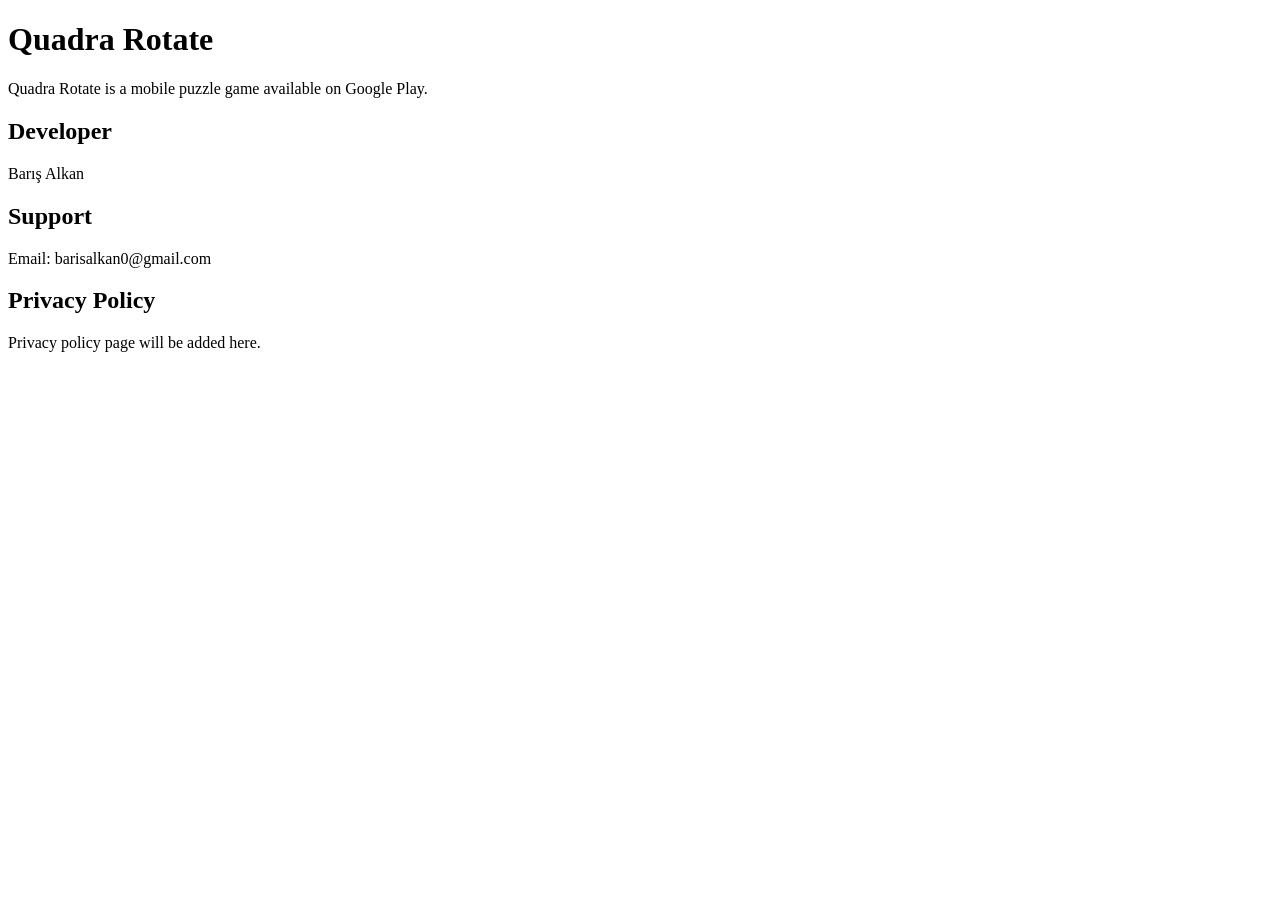
==== index.html @ d584ae23 "Create index.html" ====
<!DOCTYPE html>
<html lang="en">
<head>
  <meta charset="UTF-8">
  <title>Quadra Rotate</title>
</head>
<body>
  <h1>Quadra Rotate</h1>
  <p>Quadra Rotate is a mobile puzzle game available on Google Play.</p>

  <h2>Developer</h2>
  <p>Barış Alkan</p>

  <h2>Support</h2>
  <p>Email: barisalkan0@gmail.com</p>

  <h2>Privacy Policy</h2>
  <p>Privacy policy page will be added here.</p>
</body>
</html>
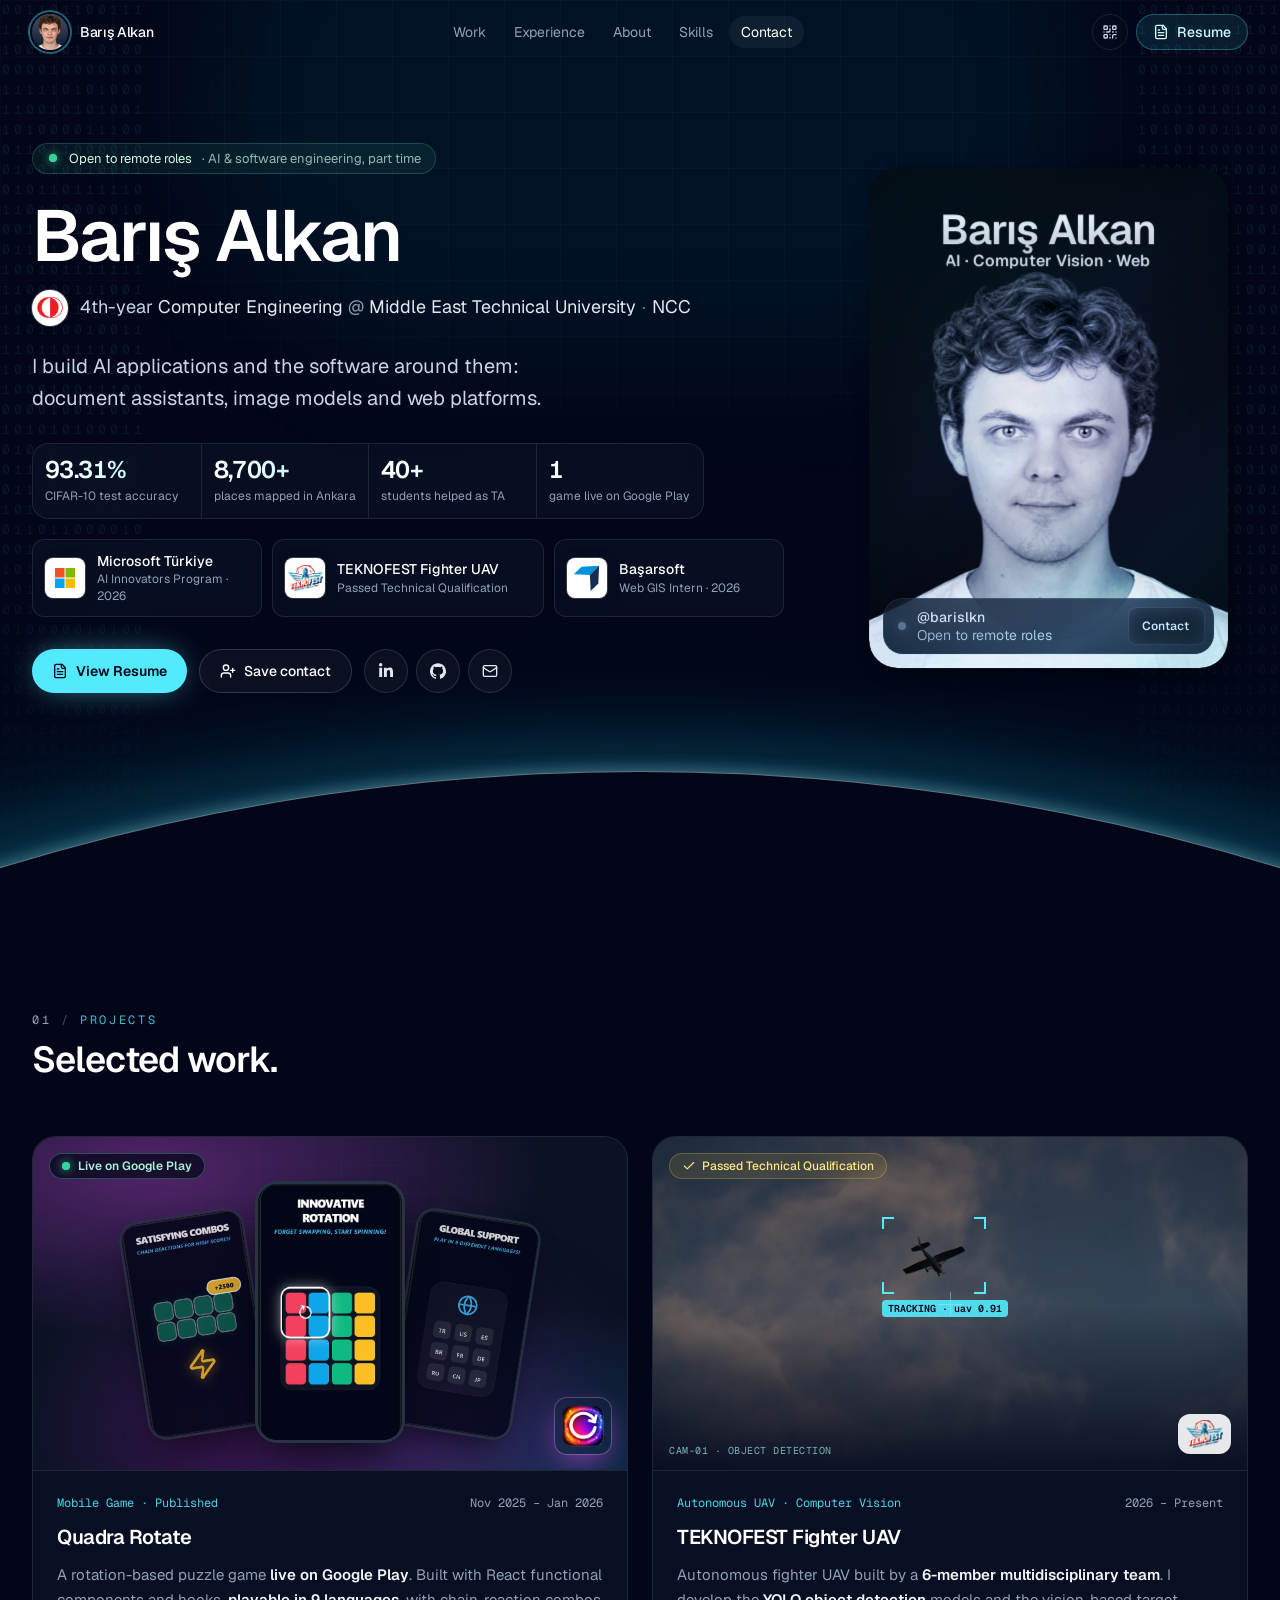
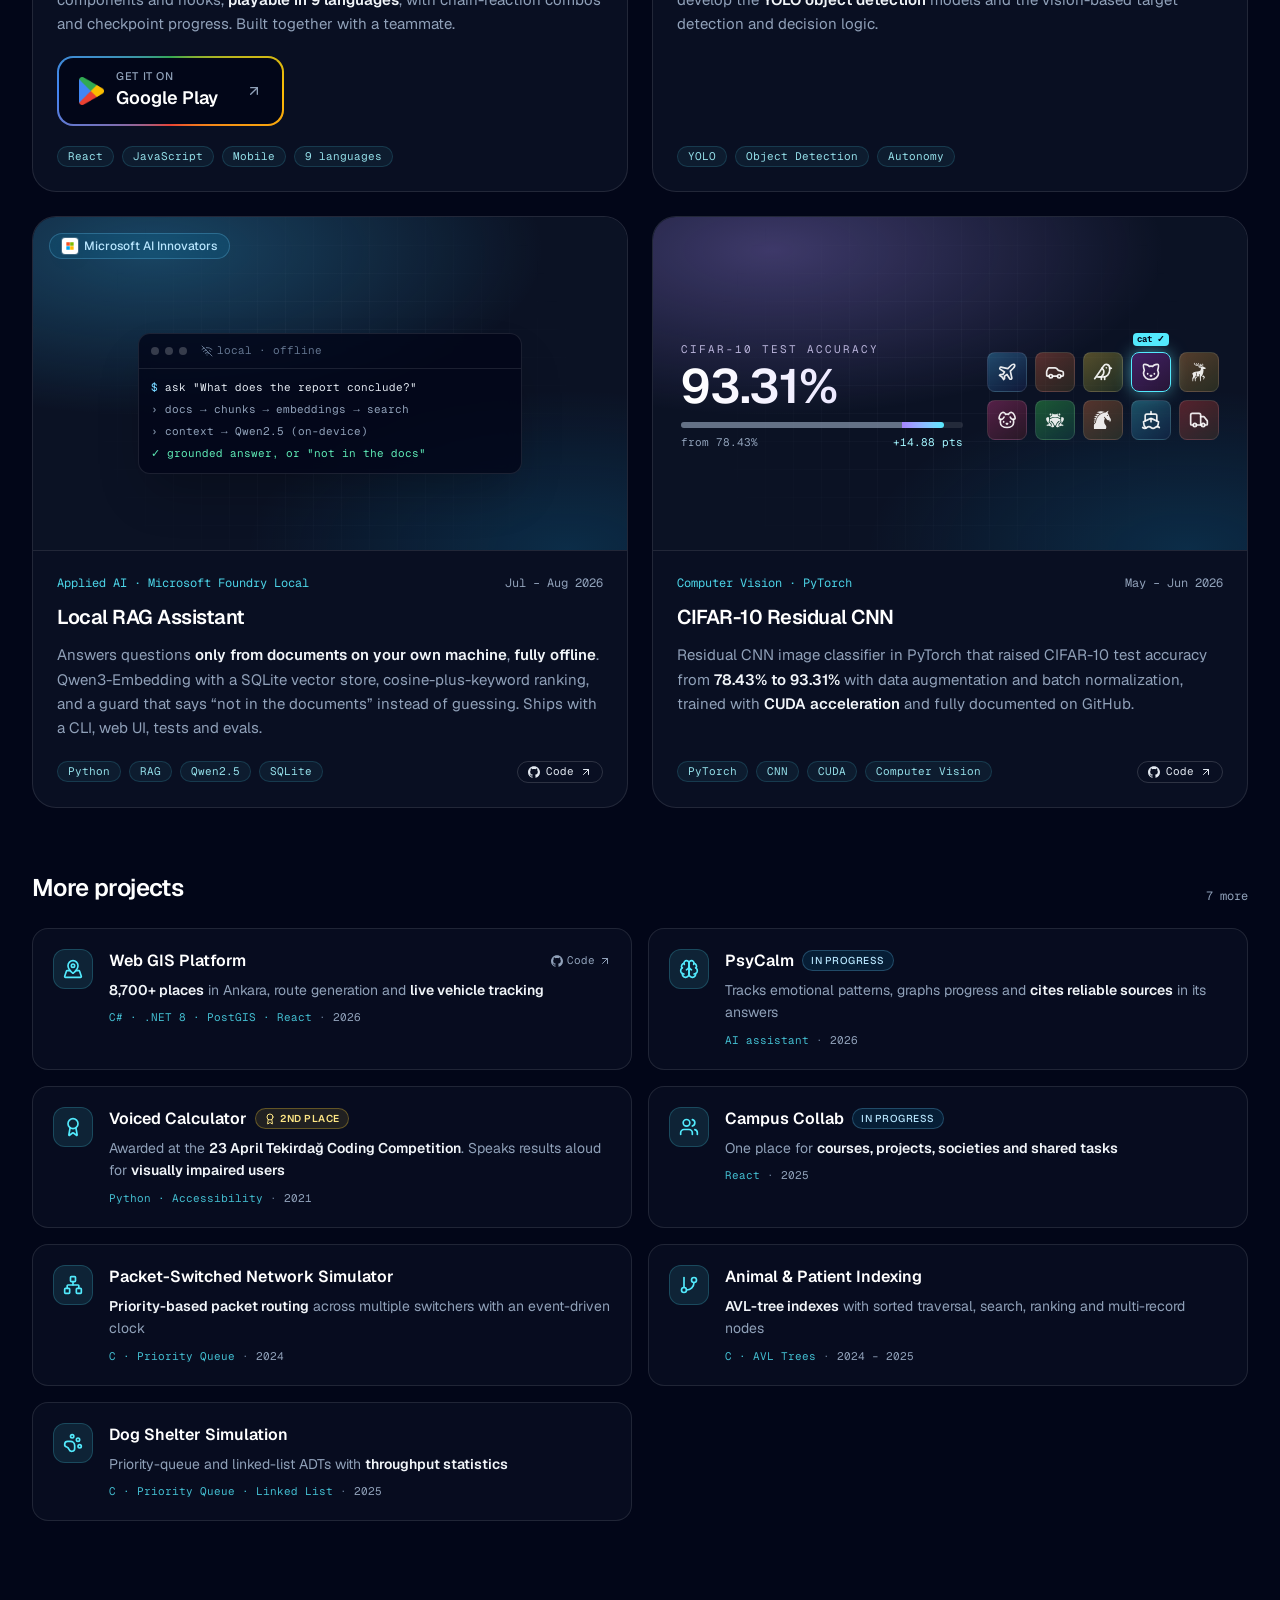
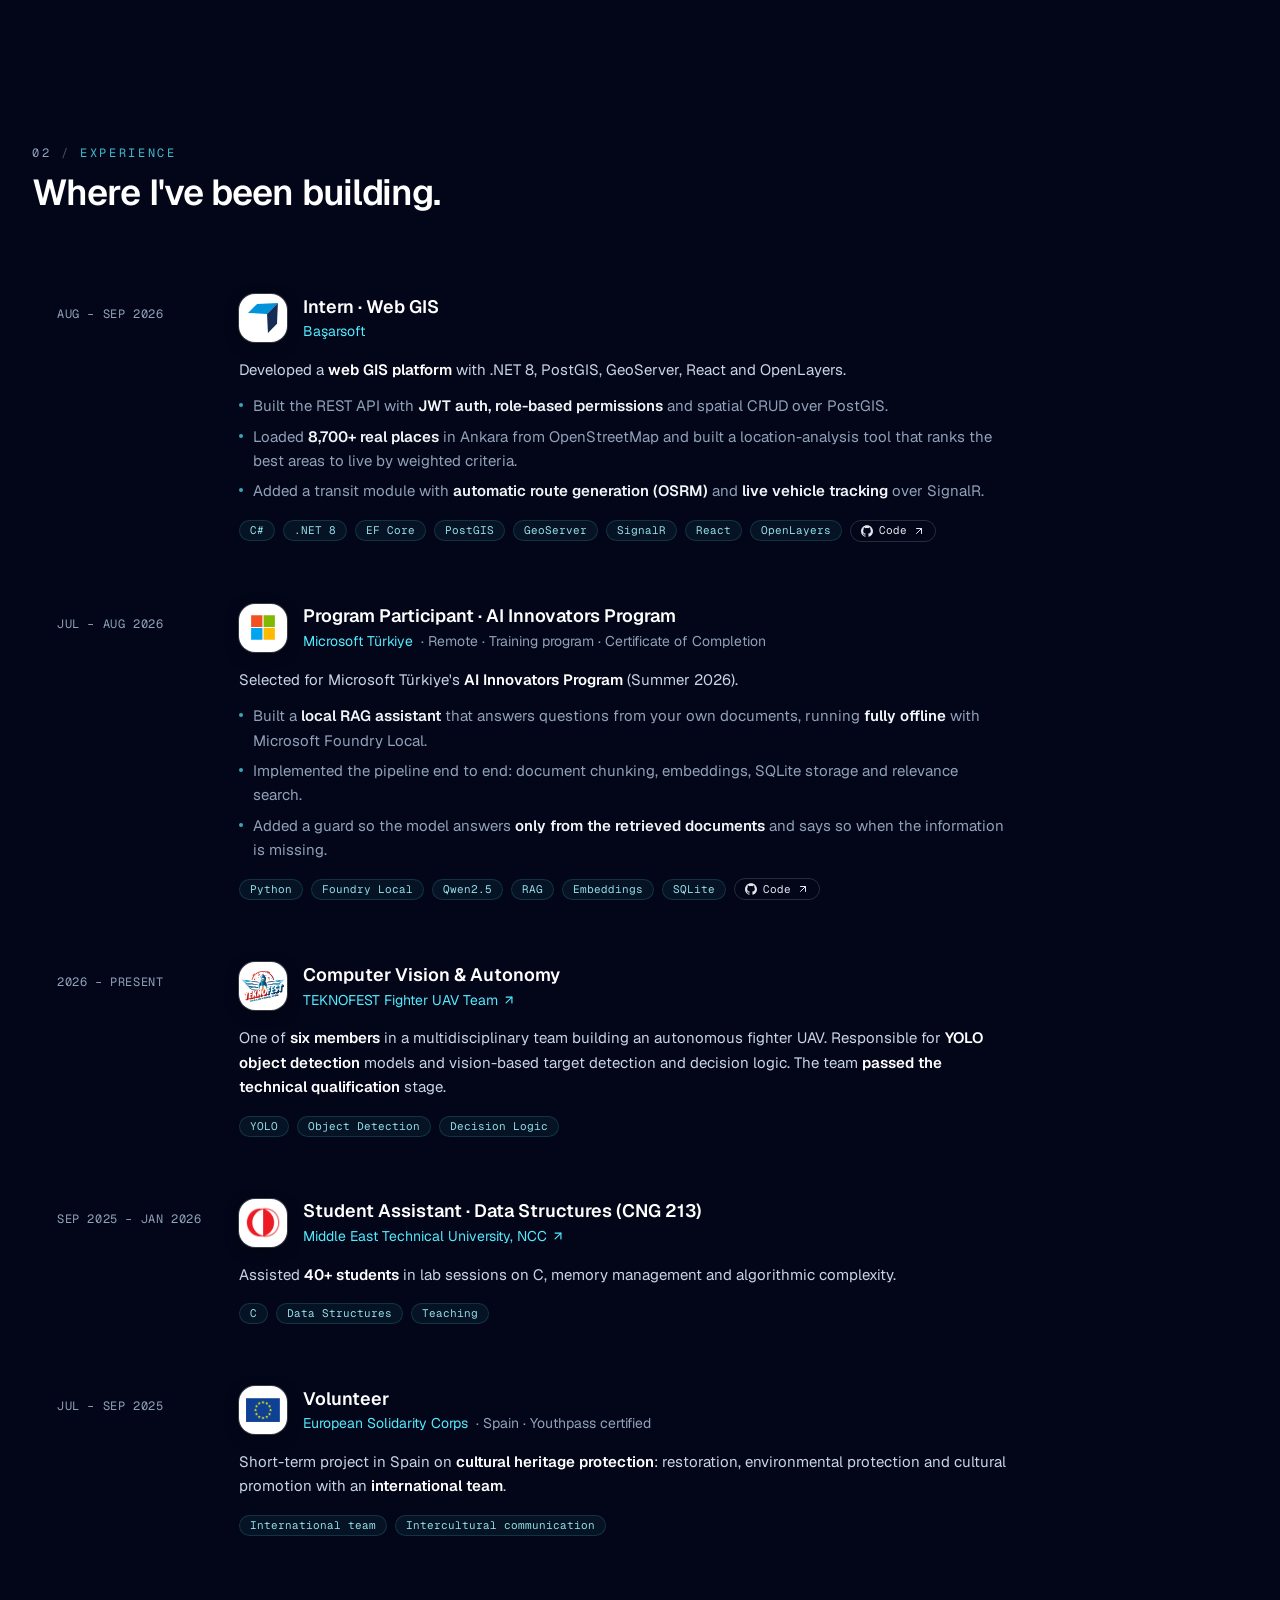
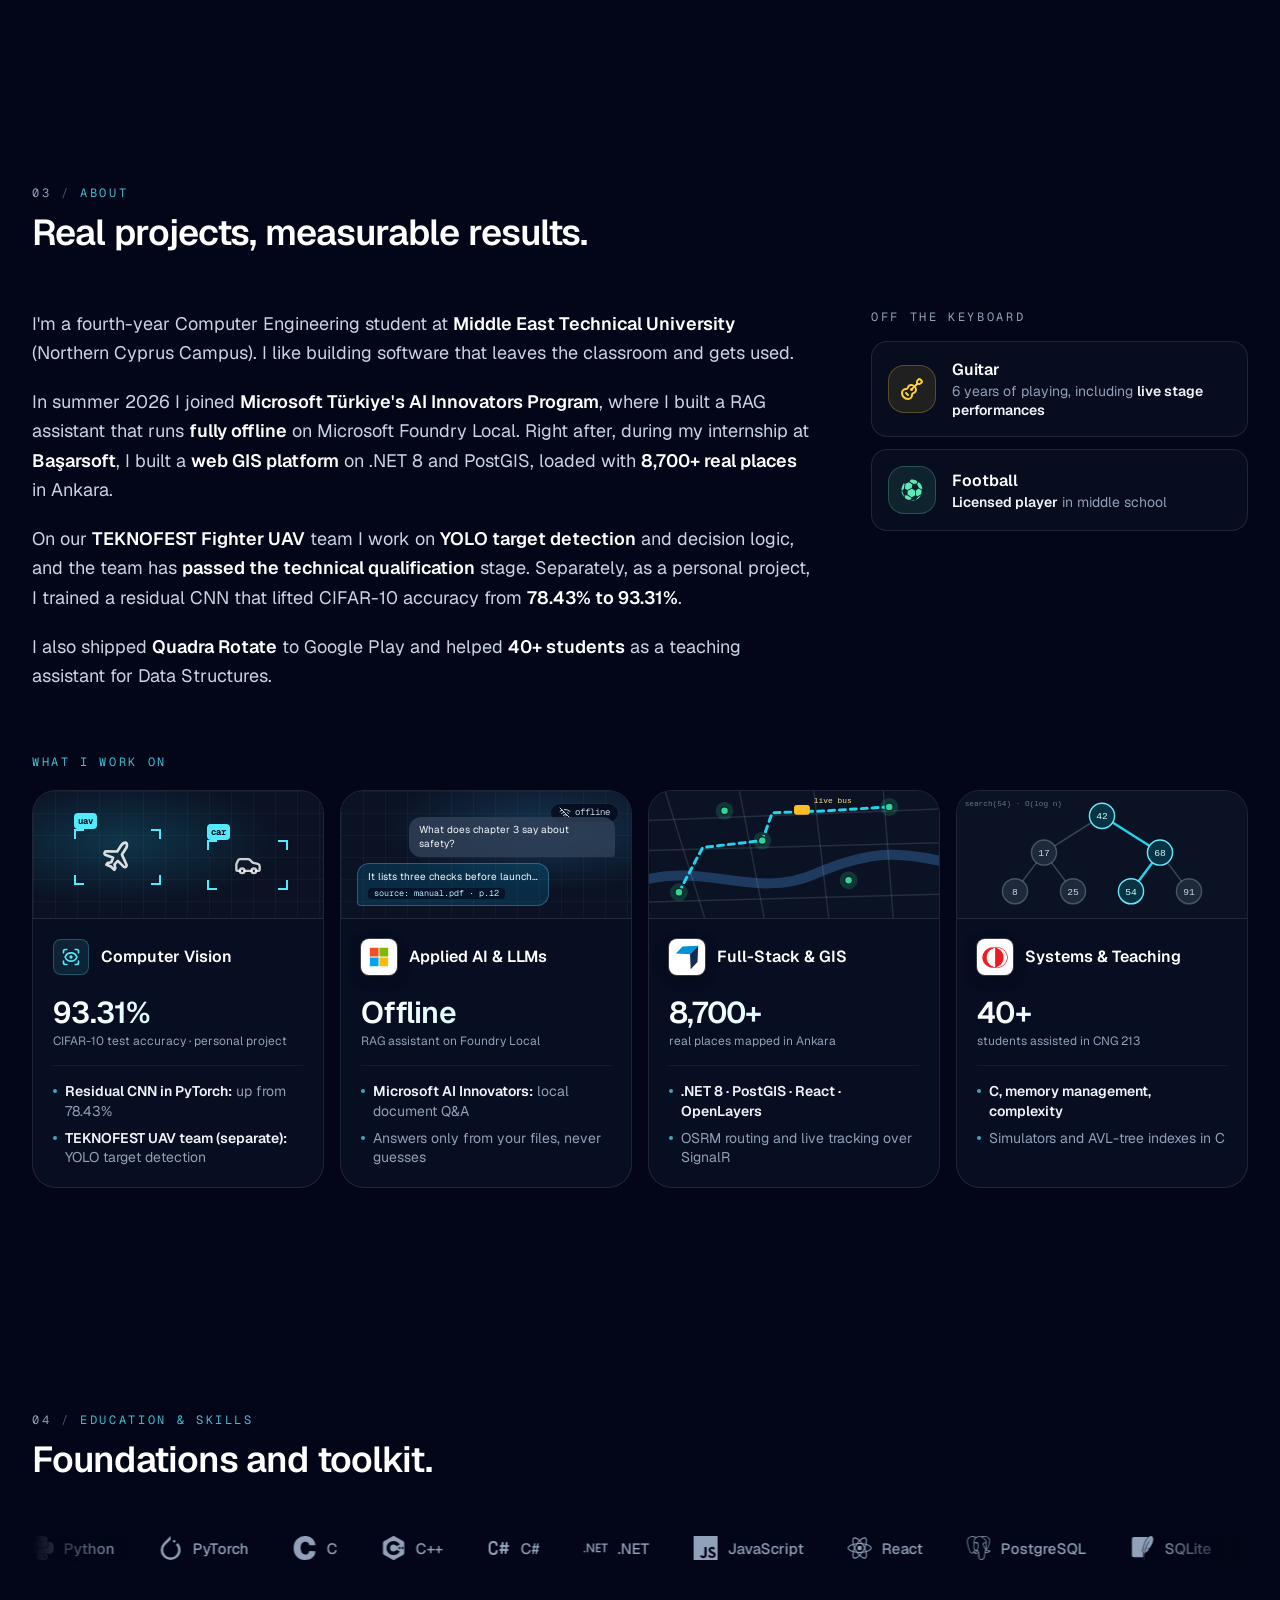
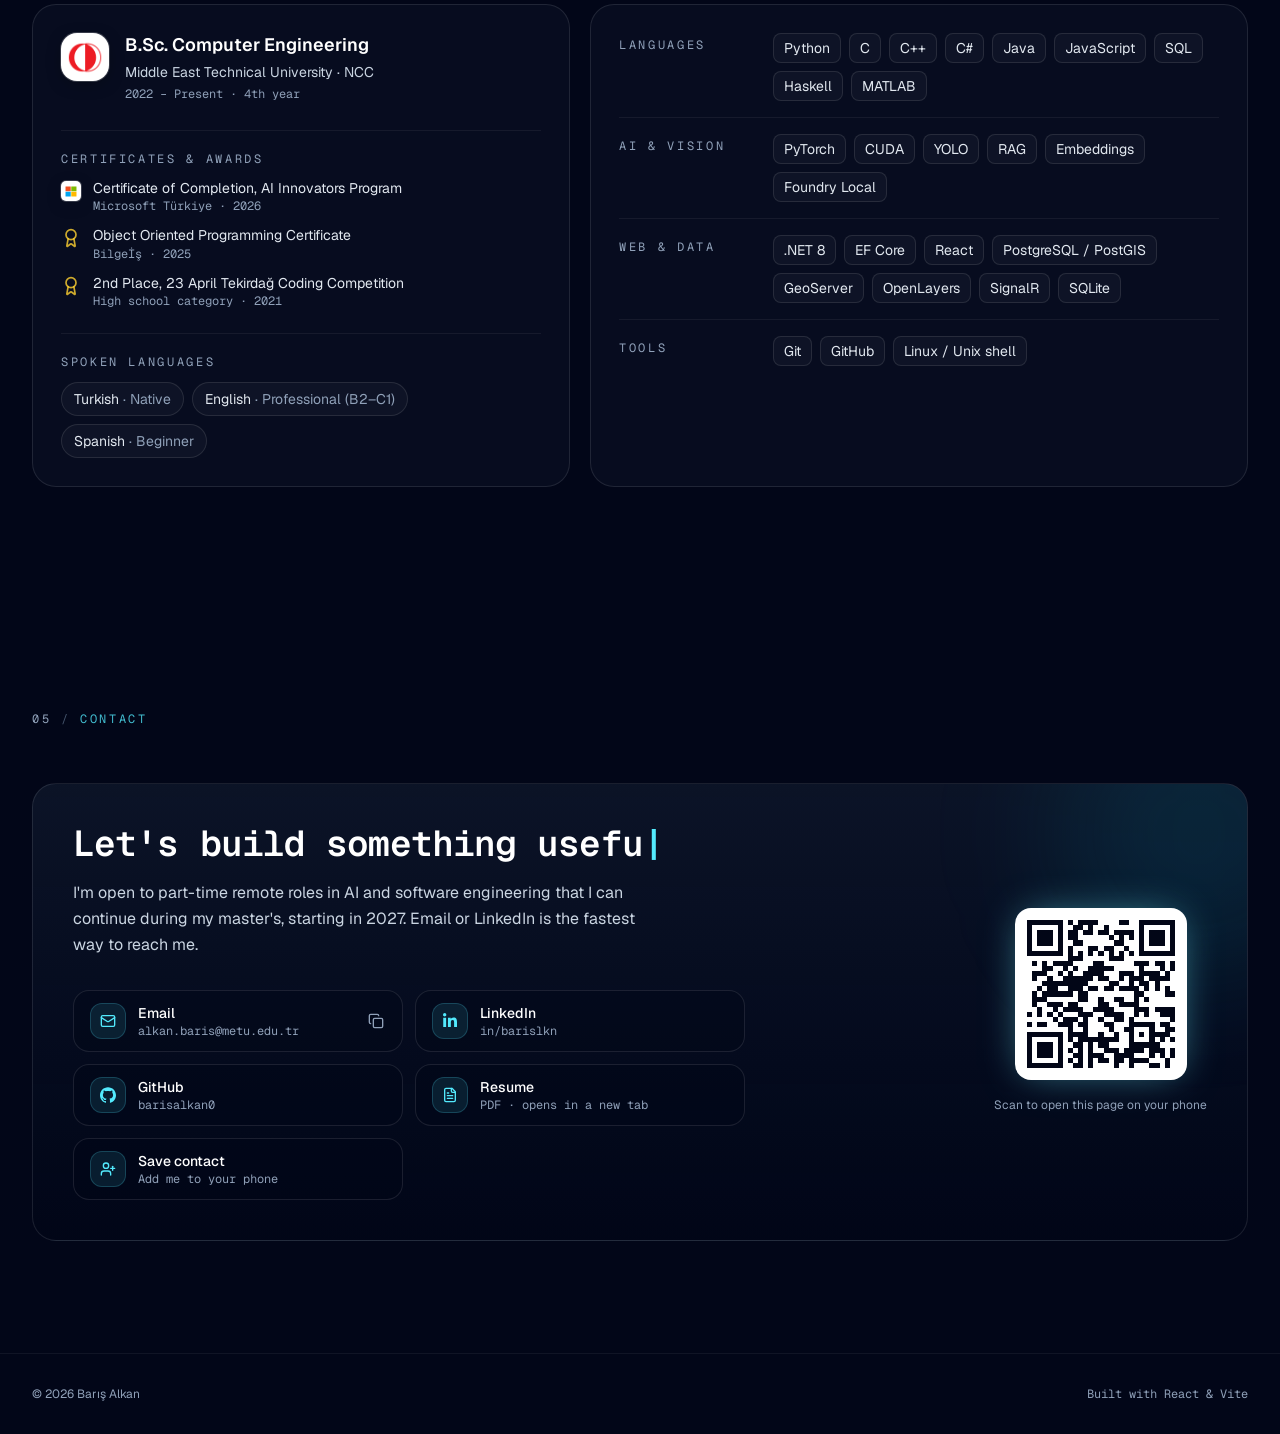
==== commit 4581e9d8: "Deploy portfolio from barisalkan0/baris-portfolio@37ef1754f01f56f217c507e9db932844a7273784" ====
--- a/index.html
+++ b/index.html
@@ -1,20 +1,40 @@
-<!DOCTYPE html>
+<!doctype html>
 <html lang="en">
-<head>
-  <meta charset="UTF-8">
-  <title>Quadra Rotate</title>
-</head>
-<body>
-  <h1>Quadra Rotate</h1>
-  <p>Quadra Rotate is a mobile puzzle game available on Google Play.</p>
+  <head>
+    <meta charset="UTF-8" />
+    <meta name="viewport" content="width=device-width, initial-scale=1.0, viewport-fit=cover" />
+    <title>Barış Alkan | Computer Engineering · AI & Computer Vision</title>
+    <meta
+      name="description"
+      content="Barış Alkan, Computer Engineering student at Middle East Technical University (NCC). Built an offline RAG assistant in Microsoft Türkiye's AI Innovators Program, a web GIS platform as a Başarsoft intern, and computer vision models for a TEKNOFEST fighter UAV team. Open to part-time remote roles in AI and software engineering."
+    />
+    <meta name="author" content="Barış Alkan" />
+    <meta name="theme-color" content="#020617" />
+    <meta name="color-scheme" content="dark" />
+    <link rel="icon" type="image/svg+xml" href="/favicon.svg" />
+    <link rel="apple-touch-icon" href="/apple-touch-icon.png" />
 
-  <h2>Developer</h2>
-  <p>Barış Alkan</p>
-
-  <h2>Support</h2>
-  <p>Email: barisalkan0@gmail.com</p>
-
-  <h2>Privacy Policy</h2>
-  <p>Privacy policy page will be added here.</p>
-</body>
+    <!-- Link previews (LinkedIn, WhatsApp, Slack…). VITE_SITE_URL comes from .env -->
+    <meta property="og:type" content="website" />
+    <meta property="og:site_name" content="Barış Alkan" />
+    <meta property="og:title" content="Barış Alkan | AI & Computer Vision" />
+    <meta
+      property="og:description"
+      content="Computer Engineering @ METU NCC · Microsoft Türkiye AI Innovators Program · Başarsoft GIS Intern · TEKNOFEST Fighter UAV."
+    />
+    <meta property="og:url" content="https://barisalkan0.github.io/" />
+    <meta property="og:image" content="https://barisalkan0.github.io/og.png" />
+    <meta property="og:image:width" content="1200" />
+    <meta property="og:image:height" content="630" />
+    <meta name="twitter:card" content="summary_large_image" />
+    <meta name="twitter:title" content="Barış Alkan | AI & Computer Vision" />
+    <meta name="twitter:image" content="https://barisalkan0.github.io/og.png" />
+    <script type="module" crossorigin src="/assets/index-Dk6jhLBZ.js"></script>
+    <link rel="modulepreload" crossorigin href="/assets/proxy-iU9BP2vD.js">
+    <link rel="modulepreload" crossorigin href="/assets/profile-Ckg9iaZg.js">
+    <link rel="stylesheet" crossorigin href="/assets/index-DhBifcwS.css">
+  </head>
+  <body>
+    <div id="root"></div>
+  </body>
 </html>
--- a/assets/index-DhBifcwS.css
+++ b/assets/index-DhBifcwS.css
@@ -0,0 +1 @@
+@font-face{font-family:Geist Variable;font-style:normal;font-display:swap;font-weight:100 900;src:url(/assets/geist-cyrillic-ext-wght-normal-DjL33-gN.woff2)format("woff2-variations");unicode-range:U+460-52F,U+1C80-1C8A,U+20B4,U+2DE0-2DFF,U+A640-A69F,U+FE2E-FE2F}@font-face{font-family:Geist Variable;font-style:normal;font-display:swap;font-weight:100 900;src:url(/assets/geist-cyrillic-wght-normal-BEAKL7Jp.woff2)format("woff2-variations");unicode-range:U+301,U+400-45F,U+490-491,U+4B0-4B1,U+2116}@font-face{font-family:Geist Variable;font-style:normal;font-display:swap;font-weight:100 900;src:url(/assets/geist-vietnamese-wght-normal-6IgcOCM7.woff2)format("woff2-variations");unicode-range:U+102-103,U+110-111,U+128-129,U+168-169,U+1A0-1A1,U+1AF-1B0,U+300-301,U+303-304,U+308-309,U+323,U+329,U+1EA0-1EF9,U+20AB}@font-face{font-family:Geist Variable;font-style:normal;font-display:swap;font-weight:100 900;src:url(/assets/geist-latin-ext-wght-normal-DC-KSUi6.woff2)format("woff2-variations");unicode-range:U+100-2BA,U+2BD-2C5,U+2C7-2CC,U+2CE-2D7,U+2DD-2FF,U+304,U+308,U+329,U+1D00-1DBF,U+1E00-1E9F,U+1EF2-1EFF,U+2020,U+20A0-20AB,U+20AD-20C0,U+2113,U+2C60-2C7F,U+A720-A7FF}@font-face{font-family:Geist Variable;font-style:normal;font-display:swap;font-weight:100 900;src:url(/assets/geist-latin-wght-normal-BgDaEnEv.woff2)format("woff2-variations");unicode-range:U+??,U+131,U+152-153,U+2BB-2BC,U+2C6,U+2DA,U+2DC,U+304,U+308,U+329,U+2000-206F,U+20AC,U+2122,U+2191,U+2193,U+2212,U+2215,U+FEFF,U+FFFD}@font-face{font-family:Geist Mono Variable;font-style:normal;font-display:swap;font-weight:100 900;src:url(/assets/geist-mono-cyrillic-ext-wght-normal-X_5orZeX.woff2)format("woff2-variations");unicode-range:U+460-52F,U+1C80-1C8A,U+20B4,U+2DE0-2DFF,U+A640-A69F,U+FE2E-FE2F}@font-face{font-family:Geist Mono Variable;font-style:normal;font-display:swap;font-weight:100 900;src:url(/assets/geist-mono-cyrillic-wght-normal-DiZS0aHC.woff2)format("woff2-variations");unicode-range:U+301,U+400-45F,U+490-491,U+4B0-4B1,U+2116}@font-face{font-family:Geist Mono Variable;font-style:normal;font-display:swap;font-weight:100 900;src:url(/assets/geist-mono-symbols2-wght-normal-CO5SzqOn.woff2)format("woff2-variations");unicode-range:U+2000-2001,U+2004-2008,U+200A,U+23B8-23BD,U+2500-259F}@font-face{font-family:Geist Mono Variable;font-style:normal;font-display:swap;font-weight:100 900;src:url(/assets/geist-mono-vietnamese-wght-normal-DadHysG0.woff2)format("woff2-variations");unicode-range:U+102-103,U+110-111,U+128-129,U+168-169,U+1A0-1A1,U+1AF-1B0,U+300-301,U+303-304,U+308-309,U+323,U+329,U+1EA0-1EF9,U+20AB}@font-face{font-family:Geist Mono Variable;font-style:normal;font-display:swap;font-weight:100 900;src:url(/assets/geist-mono-latin-ext-wght-normal-Bwz-egvJ.woff2)format("woff2-variations");unicode-range:U+100-2BA,U+2BD-2C5,U+2C7-2CC,U+2CE-2D7,U+2DD-2FF,U+304,U+308,U+329,U+1D00-1DBF,U+1E00-1E9F,U+1EF2-1EFF,U+2020,U+20A0-20AB,U+20AD-20C0,U+2113,U+2C60-2C7F,U+A720-A7FF}@font-face{font-family:Geist Mono Variable;font-style:normal;font-display:swap;font-weight:100 900;src:url(/assets/geist-mono-latin-wght-normal-XN7g48iV.woff2)format("woff2-variations");unicode-range:U+??,U+131,U+152-153,U+2BB-2BC,U+2C6,U+2DA,U+2DC,U+304,U+308,U+329,U+2000-206F,U+20AC,U+2122,U+2191,U+2193,U+2212,U+2215,U+FEFF,U+FFFD}@layer properties{@supports (((-webkit-hyphens:none)) and (not (margin-trim:inline))) or ((-moz-orient:inline) and (not (color:rgb(from red r g b)))){*,:before,:after,::backdrop{--tw-translate-x:0;--tw-translate-y:0;--tw-translate-z:0;--tw-scale-x:1;--tw-scale-y:1;--tw-scale-z:1;--tw-rotate-x:initial;--tw-rotate-y:initial;--tw-rotate-z:initial;--tw-skew-x:initial;--tw-skew-y:initial;--tw-space-y-reverse:0;--tw-divide-y-reverse:0;--tw-border-style:solid;--tw-gradient-position:initial;--tw-gradient-from:#0000;--tw-gradient-via:#0000;--tw-gradient-to:#0000;--tw-gradient-stops:initial;--tw-gradient-via-stops:initial;--tw-gradient-from-position:0%;--tw-gradient-via-position:50%;--tw-gradient-to-position:100%;--tw-leading:initial;--tw-font-weight:initial;--tw-tracking:initial;--tw-ordinal:initial;--tw-slashed-zero:initial;--tw-numeric-figure:initial;--tw-numeric-spacing:initial;--tw-numeric-fraction:initial;--tw-shadow:0 0 #0000;--tw-shadow-color:initial;--tw-shadow-alpha:100%;--tw-inset-shadow:0 0 #0000;--tw-inset-shadow-color:initial;--tw-inset-shadow-alpha:100%;--tw-ring-color:initial;--tw-ring-shadow:0 0 #0000;--tw-inset-ring-color:initial;--tw-inset-ring-shadow:0 0 #0000;--tw-ring-inset:initial;--tw-ring-offset-width:0px;--tw-ring-offset-color:#fff;--tw-ring-offset-shadow:0 0 #0000;--tw-blur:initial;--tw-brightness:initial;--tw-contrast:initial;--tw-grayscale:initial;--tw-hue-rotate:initial;--tw-invert:initial;--tw-opacity:initial;--tw-saturate:initial;--tw-sepia:initial;--tw-drop-shadow:initial;--tw-drop-shadow-color:initial;--tw-drop-shadow-alpha:100%;--tw-drop-shadow-size:initial;--tw-backdrop-blur:initial;--tw-backdrop-brightness:initial;--tw-backdrop-contrast:initial;--tw-backdrop-grayscale:initial;--tw-backdrop-hue-rotate:initial;--tw-backdrop-invert:initial;--tw-backdrop-opacity:initial;--tw-backdrop-saturate:initial;--tw-backdrop-sepia:initial;--tw-duration:initial;--tw-ease:initial;--play-angle:0deg}}}@layer theme{:root,:host{--font-sans:"Geist Variable", ui-sans-serif, system-ui, -apple-system, "Segoe UI", sans-serif;--font-mono:"Geist Mono Variable", ui-monospace, "SFMono-Regular", Menlo, Consolas, monospace;--color-amber-200:oklch(92.4% .12 95.746);--color-amber-300:oklch(87.9% .169 91.605);--color-emerald-100:oklch(95% .052 163.051);--color-emerald-200:oklch(90.5% .093 164.15);--color-emerald-300:oklch(84.5% .143 164.978);--color-cyan-100:oklch(95.6% .045 203.388);--color-cyan-200:oklch(91.7% .08 205.041);--color-cyan-300:oklch(86.5% .127 207.078);--color-cyan-400:oklch(78.9% .154 211.53);--color-cyan-500:oklch(71.5% .143 215.221);--color-sky-50:oklch(97.7% .013 236.62);--color-sky-200:oklch(90.1% .058 230.902);--color-sky-300:oklch(82.8% .111 230.318);--color-sky-400:oklch(74.6% .16 232.661);--color-violet-200:oklch(89.4% .057 293.283);--color-violet-300:oklch(81.1% .111 293.571);--color-violet-400:oklch(70.2% .183 293.541);--color-fuchsia-500:oklch(66.7% .295 322.15);--color-slate-100:oklch(96.8% .007 247.896);--color-slate-200:oklch(92.9% .013 255.508);--color-slate-300:oklch(86.9% .022 252.894);--color-slate-400:oklch(70.4% .04 256.788);--color-slate-500:oklch(55.4% .046 257.417);--color-slate-600:oklch(44.6% .043 257.281);--color-slate-700:oklch(37.2% .044 257.287);--color-slate-900:oklch(20.8% .042 265.755);--color-slate-950:oklch(12.9% .042 264.695);--color-black:#000;--color-white:#fff;--spacing:.25rem;--container-sm:24rem;--container-xl:36rem;--container-2xl:42rem;--container-3xl:48rem;--container-7xl:80rem;--text-xs:.75rem;--text-xs--line-height:calc(1 / .75);--text-sm:.875rem;--text-sm--line-height:calc(1.25 / .875);--text-base:1rem;--text-base--line-height:calc(1.5 / 1);--text-lg:1.125rem;--text-lg--line-height:calc(1.75 / 1.125);--text-xl:1.25rem;--text-xl--line-height:calc(1.75 / 1.25);--text-2xl:1.5rem;--text-2xl--line-height:calc(2 / 1.5);--text-3xl:1.875rem;--text-3xl--line-height:calc(2.25 / 1.875);--text-4xl:2.25rem;--text-4xl--line-height:calc(2.5 / 2.25);--text-5xl:3rem;--text-5xl--line-height:1;--text-6xl:3.75rem;--text-6xl--line-height:1;--text-7xl:4.5rem;--text-7xl--line-height:1;--font-weight-medium:500;--font-weight-semibold:600;--font-weight-bold:700;--tracking-tight:-.025em;--tracking-wider:.05em;--leading-tight:1.25;--leading-snug:1.375;--leading-relaxed:1.625;--radius-sm:.25rem;--radius-md:.375rem;--radius-lg:.5rem;--radius-xl:.75rem;--radius-2xl:1rem;--radius-3xl:1.5rem;--animate-pulse:pulse 2s cubic-bezier(.4, 0, .6, 1) infinite;--blur-sm:8px;--blur-md:12px;--blur-xl:24px;--blur-3xl:64px;--default-transition-duration:.15s;--default-transition-timing-function:cubic-bezier(.4, 0, .2, 1);--default-font-family:var(--font-sans);--default-mono-font-family:var(--font-mono)}}@layer base{*,:after,:before,::backdrop{box-sizing:border-box;border:0 solid;margin:0;padding:0}::file-selector-button{box-sizing:border-box;border:0 solid;margin:0;padding:0}html,:host{-webkit-text-size-adjust:100%;tab-size:4;line-height:1.5;font-family:var(--default-font-family,ui-sans-serif, system-ui, sans-serif, "Apple Color Emoji", "Segoe UI Emoji", "Segoe UI Symbol", "Noto Color Emoji");font-feature-settings:var(--default-font-feature-settings,normal);font-variation-settings:var(--default-font-variation-settings,normal);-webkit-tap-highlight-color:transparent}hr{height:0;color:inherit;border-top-width:1px}abbr:where([title]){-webkit-text-decoration:underline dotted;text-decoration:underline dotted}h1,h2,h3,h4,h5,h6{font-size:inherit;font-weight:inherit}a{color:inherit;-webkit-text-decoration:inherit;-webkit-text-decoration:inherit;-webkit-text-decoration:inherit;-webkit-text-decoration:inherit;text-decoration:inherit}b,strong{font-weight:bolder}code,kbd,samp,pre{font-family:var(--default-mono-font-family,ui-monospace, SFMono-Regular, Menlo, Monaco, Consolas, "Liberation Mono", "Courier New", monospace);font-feature-settings:var(--default-mono-font-feature-settings,normal);font-variation-settings:var(--default-mono-font-variation-settings,normal);font-size:1em}small{font-size:80%}sub,sup{vertical-align:baseline;font-size:75%;line-height:0;position:relative}sub{bottom:-.25em}sup{top:-.5em}table{text-indent:0;border-color:inherit;border-collapse:collapse}:-moz-focusring{outline:auto}progress{vertical-align:baseline}summary{display:list-item}ol,ul,menu{list-style:none}img,svg,video,canvas,audio,iframe,embed,object{vertical-align:middle;display:block}img,video{max-width:100%;height:auto}button,input,select,optgroup,textarea{font:inherit;font-feature-settings:inherit;font-variation-settings:inherit;letter-spacing:inherit;color:inherit;opacity:1;background-color:#0000;border-radius:0}::file-selector-button{font:inherit;font-feature-settings:inherit;font-variation-settings:inherit;letter-spacing:inherit;color:inherit;opacity:1;background-color:#0000;border-radius:0}:where(select:is([multiple],[size])) optgroup{font-weight:bolder}:where(select:is([multiple],[size])) optgroup option{padding-inline-start:20px}::file-selector-button{margin-inline-end:4px}::placeholder{opacity:1}@supports (not ((-webkit-appearance:-apple-pay-button))) or (contain-intrinsic-size:1px){::placeholder{color:currentColor}@supports (color:color-mix(in lab, red, red)){::placeholder{color:color-mix(in oklab, currentcolor 50%, transparent)}}}textarea{resize:vertical}::-webkit-search-decoration{-webkit-appearance:none}::-webkit-date-and-time-value{min-height:1lh;text-align:inherit}::-webkit-datetime-edit{display:inline-flex}::-webkit-datetime-edit-fields-wrapper{padding:0}::-webkit-datetime-edit{padding-block:0}::-webkit-datetime-edit-year-field{padding-block:0}::-webkit-datetime-edit-month-field{padding-block:0}::-webkit-datetime-edit-day-field{padding-block:0}::-webkit-datetime-edit-hour-field{padding-block:0}::-webkit-datetime-edit-minute-field{padding-block:0}::-webkit-datetime-edit-second-field{padding-block:0}::-webkit-datetime-edit-millisecond-field{padding-block:0}::-webkit-datetime-edit-meridiem-field{padding-block:0}::-webkit-calendar-picker-indicator{line-height:1}:-moz-ui-invalid{box-shadow:none}button,input:where([type=button],[type=reset],[type=submit]){appearance:button}::file-selector-button{appearance:button}::-webkit-inner-spin-button{height:auto}::-webkit-outer-spin-button{height:auto}[hidden]:where(:not([hidden=until-found])){display:none!important}}@layer components;@layer utilities{.pointer-events-none{pointer-events:none}.absolute{position:absolute}.fixed{position:fixed}.relative{position:relative}.static{position:static}.inset-0{inset:calc(var(--spacing) * 0)}.inset-x-0{inset-inline:calc(var(--spacing) * 0)}.inset-x-4{inset-inline:calc(var(--spacing) * 4)}.inset-y-0{inset-block:calc(var(--spacing) * 0)}.-top-4{top:calc(var(--spacing) * -4)}.-top-24{top:calc(var(--spacing) * -24)}.-top-40{top:calc(var(--spacing) * -40)}.top-0{top:calc(var(--spacing) * 0)}.top-1\/2{top:50%}.top-3{top:calc(var(--spacing) * 3)}.top-4{top:calc(var(--spacing) * 4)}.top-9{top:calc(var(--spacing) * 9)}.top-12{top:calc(var(--spacing) * 12)}.top-\[30\%\]{top:30%}.top-\[38\%\]{top:38%}.top-\[58\%\]{top:58%}.top-full{top:100%}.-right-24{right:calc(var(--spacing) * -24)}.right-0{right:calc(var(--spacing) * 0)}.right-3{right:calc(var(--spacing) * 3)}.right-4{right:calc(var(--spacing) * 4)}.right-5{right:calc(var(--spacing) * 5)}.right-\[12\%\]{right:12%}.-bottom-10{bottom:calc(var(--spacing) * -10)}.bottom-0{bottom:calc(var(--spacing) * 0)}.bottom-3{bottom:calc(var(--spacing) * 3)}.bottom-4{bottom:calc(var(--spacing) * 4)}.bottom-5{bottom:calc(var(--spacing) * 5)}.left-0{left:calc(var(--spacing) * 0)}.left-1\/2{left:50%}.left-4{left:calc(var(--spacing) * 4)}.left-\[14\%\]{left:14%}.z-0{z-index:0}.z-10{z-index:10}.z-20{z-index:20}.z-30{z-index:30}.z-40{z-index:40}.z-50{z-index:50}.z-\[55\]{z-index:55}.z-\[60\]{z-index:60}.z-\[70\]{z-index:70}.-mx-3{margin-inline:calc(var(--spacing) * -3)}.-mx-5{margin-inline:calc(var(--spacing) * -5)}.mx-0\.5{margin-inline:calc(var(--spacing) * .5)}.mx-1\.5{margin-inline:calc(var(--spacing) * 1.5)}.mx-\[2px\]{margin-inline:2px}.mx-auto{margin-inline:auto}.mt-0\.5{margin-top:calc(var(--spacing) * .5)}.mt-1{margin-top:calc(var(--spacing) * 1)}.mt-1\.5{margin-top:calc(var(--spacing) * 1.5)}.mt-2{margin-top:calc(var(--spacing) * 2)}.mt-3{margin-top:calc(var(--spacing) * 3)}.mt-4{margin-top:calc(var(--spacing) * 4)}.mt-5{margin-top:calc(var(--spacing) * 5)}.mt-6{margin-top:calc(var(--spacing) * 6)}.mt-7{margin-top:calc(var(--spacing) * 7)}.mt-8{margin-top:calc(var(--spacing) * 8)}.mt-16{margin-top:calc(var(--spacing) * 16)}.mt-\[0\.5em\]{margin-top:.5em}.mt-\[0\.6em\]{margin-top:.6em}.mb-10{margin-bottom:calc(var(--spacing) * 10)}.ml-2{margin-left:calc(var(--spacing) * 2)}.ml-auto{margin-left:auto}.block{display:block}.contents{display:contents}.flex{display:flex}.grid{display:grid}.hidden{display:none}.inline-block{display:inline-block}.inline-flex{display:inline-flex}.aspect-\[9\/16\]{aspect-ratio:9/16}.aspect-\[16\/9\]{aspect-ratio:16/9}.aspect-square{aspect-ratio:1}.h-1{height:calc(var(--spacing) * 1)}.h-1\.5{height:calc(var(--spacing) * 1.5)}.h-2{height:calc(var(--spacing) * 2)}.h-2\.5{height:calc(var(--spacing) * 2.5)}.h-3{height:calc(var(--spacing) * 3)}.h-3\.5{height:calc(var(--spacing) * 3.5)}.h-4{height:calc(var(--spacing) * 4)}.h-5{height:calc(var(--spacing) * 5)}.h-6{height:calc(var(--spacing) * 6)}.h-7{height:calc(var(--spacing) * 7)}.h-8{height:calc(var(--spacing) * 8)}.h-9{height:calc(var(--spacing) * 9)}.h-10{height:calc(var(--spacing) * 10)}.h-11{height:calc(var(--spacing) * 11)}.h-12{height:calc(var(--spacing) * 12)}.h-16{height:calc(var(--spacing) * 16)}.h-20{height:calc(var(--spacing) * 20)}.h-32{height:calc(var(--spacing) * 32)}.h-40{height:calc(var(--spacing) * 40)}.h-72{height:calc(var(--spacing) * 72)}.h-\[2px\]{height:2px}.h-\[30rem\]{height:30rem}.h-\[34svh\]{height:34svh}.h-\[40\%\]{height:40%}.h-\[44\%\]{height:44%}.h-\[520px\]{height:520px}.h-full{height:100%}.h-px{height:1px}.min-h-56{min-height:calc(var(--spacing) * 56)}.min-h-\[2\.5em\]{min-height:2.5em}.min-h-\[100svh\]{min-height:100svh}.min-h-screen{min-height:100vh}.w-1{width:calc(var(--spacing) * 1)}.w-2{width:calc(var(--spacing) * 2)}.w-2\.5{width:calc(var(--spacing) * 2.5)}.w-3{width:calc(var(--spacing) * 3)}.w-3\.5{width:calc(var(--spacing) * 3.5)}.w-3\/4{width:75%}.w-4{width:calc(var(--spacing) * 4)}.w-5{width:calc(var(--spacing) * 5)}.w-6{width:calc(var(--spacing) * 6)}.w-7{width:calc(var(--spacing) * 7)}.w-8{width:calc(var(--spacing) * 8)}.w-9{width:calc(var(--spacing) * 9)}.w-10{width:calc(var(--spacing) * 10)}.w-11{width:calc(var(--spacing) * 11)}.w-12{width:calc(var(--spacing) * 12)}.w-20{width:calc(var(--spacing) * 20)}.w-36{width:calc(var(--spacing) * 36)}.w-72{width:calc(var(--spacing) * 72)}.w-\[27\%\]{width:27%}.w-\[28\%\]{width:28%}.w-\[30\%\]{width:30%}.w-\[160vw\]{width:160vw}.w-\[280vw\]{width:280vw}.w-\[900px\]{width:900px}.w-auto{width:auto}.w-fit{width:fit-content}.w-full{width:100%}.w-px{width:1px}.max-w-2xl{max-width:var(--container-2xl)}.max-w-3xl{max-width:var(--container-3xl)}.max-w-7xl{max-width:var(--container-7xl)}.max-w-\[14rem\]{max-width:14rem}.max-w-\[80\%\]{max-width:80%}.max-w-\[85\%\]{max-width:85%}.max-w-\[150px\]{max-width:150px}.max-w-sm{max-width:var(--container-sm)}.max-w-xl{max-width:var(--container-xl)}.min-w-0{min-width:calc(var(--spacing) * 0)}.flex-1{flex:1}.shrink-0{flex-shrink:0}.origin-left{transform-origin:0}.-translate-x-1\/2{--tw-translate-x:calc(calc(1 / 2 * 100%) * -1);translate:var(--tw-translate-x) var(--tw-translate-y)}.-translate-x-2{--tw-translate-x:calc(var(--spacing) * -2);translate:var(--tw-translate-x) var(--tw-translate-y)}.translate-x-2{--tw-translate-x:calc(var(--spacing) * 2);translate:var(--tw-translate-x) var(--tw-translate-y)}.-translate-y-1\/2{--tw-translate-y:calc(calc(1 / 2 * 100%) * -1);translate:var(--tw-translate-x) var(--tw-translate-y)}.translate-y-2{--tw-translate-y:calc(var(--spacing) * 2);translate:var(--tw-translate-x) var(--tw-translate-y)}.translate-y-5{--tw-translate-y:calc(var(--spacing) * 5);translate:var(--tw-translate-x) var(--tw-translate-y)}.scale-x-0{--tw-scale-x:0%;scale:var(--tw-scale-x) var(--tw-scale-y)}.scale-\[0\.84\]{scale:.84}.-rotate-12{rotate:-12deg}.-rotate-90{rotate:-90deg}.-rotate-\[9deg\]{rotate:-9deg}.rotate-\[9deg\]{rotate:9deg}.transform{transform:var(--tw-rotate-x,) var(--tw-rotate-y,) var(--tw-rotate-z,) var(--tw-skew-x,) var(--tw-skew-y,)}.\[animation\:map-dash_1\.6s_linear_infinite\]{animation:1.6s linear infinite map-dash}.animate-pulse{animation:var(--animate-pulse)}.resize{resize:both}.scroll-mt-24{scroll-margin-top:calc(var(--spacing) * 24)}.grid-cols-2{grid-template-columns:repeat(2,minmax(0,1fr))}.grid-cols-5{grid-template-columns:repeat(5,minmax(0,1fr))}.grid-cols-\[1fr_auto\]{grid-template-columns:1fr auto}.flex-col{flex-direction:column}.flex-wrap{flex-wrap:wrap}.place-items-center{place-items:center}.items-center{align-items:center}.items-end{align-items:flex-end}.items-start{align-items:flex-start}.justify-between{justify-content:space-between}.justify-center{justify-content:center}.gap-1{gap:calc(var(--spacing) * 1)}.gap-1\.5{gap:calc(var(--spacing) * 1.5)}.gap-2{gap:calc(var(--spacing) * 2)}.gap-2\.5{gap:calc(var(--spacing) * 2.5)}.gap-3{gap:calc(var(--spacing) * 3)}.gap-4{gap:calc(var(--spacing) * 4)}.gap-5{gap:calc(var(--spacing) * 5)}.gap-6{gap:calc(var(--spacing) * 6)}.gap-10{gap:calc(var(--spacing) * 10)}.gap-12{gap:calc(var(--spacing) * 12)}:where(.space-y-1>:not(:last-child)){--tw-space-y-reverse:0;margin-block-start:calc(calc(var(--spacing) * 1) * var(--tw-space-y-reverse));margin-block-end:calc(calc(var(--spacing) * 1) * calc(1 - var(--tw-space-y-reverse)))}:where(.space-y-1\.5>:not(:last-child)){--tw-space-y-reverse:0;margin-block-start:calc(calc(var(--spacing) * 1.5) * var(--tw-space-y-reverse));margin-block-end:calc(calc(var(--spacing) * 1.5) * calc(1 - var(--tw-space-y-reverse)))}:where(.space-y-2>:not(:last-child)){--tw-space-y-reverse:0;margin-block-start:calc(calc(var(--spacing) * 2) * var(--tw-space-y-reverse));margin-block-end:calc(calc(var(--spacing) * 2) * calc(1 - var(--tw-space-y-reverse)))}:where(.space-y-3>:not(:last-child)){--tw-space-y-reverse:0;margin-block-start:calc(calc(var(--spacing) * 3) * var(--tw-space-y-reverse));margin-block-end:calc(calc(var(--spacing) * 3) * calc(1 - var(--tw-space-y-reverse)))}:where(.space-y-5>:not(:last-child)){--tw-space-y-reverse:0;margin-block-start:calc(calc(var(--spacing) * 5) * var(--tw-space-y-reverse));margin-block-end:calc(calc(var(--spacing) * 5) * calc(1 - var(--tw-space-y-reverse)))}.gap-x-2{column-gap:calc(var(--spacing) * 2)}.gap-x-4{column-gap:calc(var(--spacing) * 4)}.gap-y-1{row-gap:calc(var(--spacing) * 1)}:where(.divide-y>:not(:last-child)){--tw-divide-y-reverse:0;border-bottom-style:var(--tw-border-style);border-top-style:var(--tw-border-style);border-top-width:calc(1px * var(--tw-divide-y-reverse));border-bottom-width:calc(1px * calc(1 - var(--tw-divide-y-reverse)))}:where(.divide-white\/\[0\.06\]>:not(:last-child)){border-color:#ffffff0f}@supports (color:color-mix(in lab, red, red)){:where(.divide-white\/\[0\.06\]>:not(:last-child)){border-color:color-mix(in oklab, var(--color-white) 6%, transparent)}}.self-start{align-self:flex-start}.truncate{text-overflow:ellipsis;white-space:nowrap;overflow:hidden}.overflow-hidden{overflow:hidden}.rounded{border-radius:.25rem}.rounded-2xl{border-radius:var(--radius-2xl)}.rounded-3xl{border-radius:var(--radius-3xl)}.rounded-\[0\.9rem\]{border-radius:.9rem}.rounded-\[1\.1rem\]{border-radius:1.1rem}.rounded-\[3px\]{border-radius:3px}.rounded-\[5px\]{border-radius:5px}.rounded-\[100\%\]{border-radius:100%}.rounded-full{border-radius:3.40282e38px}.rounded-lg{border-radius:var(--radius-lg)}.rounded-md{border-radius:var(--radius-md)}.rounded-sm{border-radius:var(--radius-sm)}.rounded-xl{border-radius:var(--radius-xl)}.rounded-r-full{border-top-right-radius:3.40282e38px;border-bottom-right-radius:3.40282e38px}.rounded-br-sm{border-bottom-right-radius:var(--radius-sm)}.rounded-bl-sm{border-bottom-left-radius:var(--radius-sm)}.border{border-style:var(--tw-border-style);border-width:1px}.border-\[3px\]{border-style:var(--tw-border-style);border-width:3px}.border-t{border-top-style:var(--tw-border-style);border-top-width:1px}.border-t-2{border-top-style:var(--tw-border-style);border-top-width:2px}.border-r-2{border-right-style:var(--tw-border-style);border-right-width:2px}.border-b{border-bottom-style:var(--tw-border-style);border-bottom-width:1px}.border-b-2{border-bottom-style:var(--tw-border-style);border-bottom-width:2px}.border-l{border-left-style:var(--tw-border-style);border-left-width:1px}.border-l-2{border-left-style:var(--tw-border-style);border-left-width:2px}.border-amber-300\/25{border-color:#ffd23640}@supports (color:color-mix(in lab, red, red)){.border-amber-300\/25{border-color:color-mix(in oklab, var(--color-amber-300) 25%, transparent)}}.border-amber-300\/30{border-color:#ffd2364d}@supports (color:color-mix(in lab, red, red)){.border-amber-300\/30{border-color:color-mix(in oklab, var(--color-amber-300) 30%, transparent)}}.border-cyan-100\/45{border-color:#cefafe73}@supports (color:color-mix(in lab, red, red)){.border-cyan-100\/45{border-color:color-mix(in oklab, var(--color-cyan-100) 45%, transparent)}}.border-cyan-300{border-color:var(--color-cyan-300)}.border-cyan-300\/15{border-color:#53eafd26}@supports (color:color-mix(in lab, red, red)){.border-cyan-300\/15{border-color:color-mix(in oklab, var(--color-cyan-300) 15%, transparent)}}.border-cyan-300\/20{border-color:#53eafd33}@supports (color:color-mix(in lab, red, red)){.border-cyan-300\/20{border-color:color-mix(in oklab, var(--color-cyan-300) 20%, transparent)}}.border-cyan-300\/25{border-color:#53eafd40}@supports (color:color-mix(in lab, red, red)){.border-cyan-300\/25{border-color:color-mix(in oklab, var(--color-cyan-300) 25%, transparent)}}.border-cyan-300\/30{border-color:#53eafd4d}@supports (color:color-mix(in lab, red, red)){.border-cyan-300\/30{border-color:color-mix(in oklab, var(--color-cyan-300) 30%, transparent)}}.border-emerald-300\/20{border-color:#5ee9b533}@supports (color:color-mix(in lab, red, red)){.border-emerald-300\/20{border-color:color-mix(in oklab, var(--color-emerald-300) 20%, transparent)}}.border-emerald-300\/25{border-color:#5ee9b540}@supports (color:color-mix(in lab, red, red)){.border-emerald-300\/25{border-color:color-mix(in oklab, var(--color-emerald-300) 25%, transparent)}}.border-emerald-300\/30{border-color:#5ee9b54d}@supports (color:color-mix(in lab, red, red)){.border-emerald-300\/30{border-color:color-mix(in oklab, var(--color-emerald-300) 30%, transparent)}}.border-sky-300\/25{border-color:#77d4ff40}@supports (color:color-mix(in lab, red, red)){.border-sky-300\/25{border-color:color-mix(in oklab, var(--color-sky-300) 25%, transparent)}}.border-sky-300\/30{border-color:#77d4ff4d}@supports (color:color-mix(in lab, red, red)){.border-sky-300\/30{border-color:color-mix(in oklab, var(--color-sky-300) 30%, transparent)}}.border-slate-700\/80{border-color:#314158cc}@supports (color:color-mix(in lab, red, red)){.border-slate-700\/80{border-color:color-mix(in oklab, var(--color-slate-700) 80%, transparent)}}.border-transparent{border-color:#0000}.border-violet-300\/25{border-color:#c4b4ff40}@supports (color:color-mix(in lab, red, red)){.border-violet-300\/25{border-color:color-mix(in oklab, var(--color-violet-300) 25%, transparent)}}.border-white\/10{border-color:#ffffff1a}@supports (color:color-mix(in lab, red, red)){.border-white\/10{border-color:color-mix(in oklab, var(--color-white) 10%, transparent)}}.border-white\/12{border-color:#ffffff1f}@supports (color:color-mix(in lab, red, red)){.border-white\/12{border-color:color-mix(in oklab, var(--color-white) 12%, transparent)}}.border-white\/15{border-color:#ffffff26}@supports (color:color-mix(in lab, red, red)){.border-white\/15{border-color:color-mix(in oklab, var(--color-white) 15%, transparent)}}.border-white\/\[0\.06\]{border-color:#ffffff0f}@supports (color:color-mix(in lab, red, red)){.border-white\/\[0\.06\]{border-color:color-mix(in oklab, var(--color-white) 6%, transparent)}}.bg-\[\#0b1224\]{background-color:#0b1224}.bg-amber-300\/10{background-color:#ffd2361a}@supports (color:color-mix(in lab, red, red)){.bg-amber-300\/10{background-color:color-mix(in oklab, var(--color-amber-300) 10%, transparent)}}.bg-black{background-color:var(--color-black)}.bg-cyan-200{background-color:var(--color-cyan-200)}.bg-cyan-300{background-color:var(--color-cyan-300)}.bg-cyan-300\/10{background-color:#53eafd1a}@supports (color:color-mix(in lab, red, red)){.bg-cyan-300\/10{background-color:color-mix(in oklab, var(--color-cyan-300) 10%, transparent)}}.bg-cyan-300\/70{background-color:#53eafdb3}@supports (color:color-mix(in lab, red, red)){.bg-cyan-300\/70{background-color:color-mix(in oklab, var(--color-cyan-300) 70%, transparent)}}.bg-cyan-300\/90{background-color:#53eafde6}@supports (color:color-mix(in lab, red, red)){.bg-cyan-300\/90{background-color:color-mix(in oklab, var(--color-cyan-300) 90%, transparent)}}.bg-cyan-300\/\[0\.06\]{background-color:#53eafd0f}@supports (color:color-mix(in lab, red, red)){.bg-cyan-300\/\[0\.06\]{background-color:color-mix(in oklab, var(--color-cyan-300) 6%, transparent)}}.bg-cyan-400\/10{background-color:#00d2ef1a}@supports (color:color-mix(in lab, red, red)){.bg-cyan-400\/10{background-color:color-mix(in oklab, var(--color-cyan-400) 10%, transparent)}}.bg-cyan-500\/\[0\.07\]{background-color:#00b7d712}@supports (color:color-mix(in lab, red, red)){.bg-cyan-500\/\[0\.07\]{background-color:color-mix(in oklab, var(--color-cyan-500) 7.0%, transparent)}}.bg-emerald-300\/10{background-color:#5ee9b51a}@supports (color:color-mix(in lab, red, red)){.bg-emerald-300\/10{background-color:color-mix(in oklab, var(--color-emerald-300) 10%, transparent)}}.bg-emerald-300\/\[0\.07\]{background-color:#5ee9b512}@supports (color:color-mix(in lab, red, red)){.bg-emerald-300\/\[0\.07\]{background-color:color-mix(in oklab, var(--color-emerald-300) 7.0%, transparent)}}.bg-fuchsia-500\/25{background-color:#e12afb40}@supports (color:color-mix(in lab, red, red)){.bg-fuchsia-500\/25{background-color:color-mix(in oklab, var(--color-fuchsia-500) 25%, transparent)}}.bg-sky-400\/10{background-color:#00bcfe1a}@supports (color:color-mix(in lab, red, red)){.bg-sky-400\/10{background-color:color-mix(in oklab, var(--color-sky-400) 10%, transparent)}}.bg-sky-400\/15{background-color:#00bcfe26}@supports (color:color-mix(in lab, red, red)){.bg-sky-400\/15{background-color:color-mix(in oklab, var(--color-sky-400) 15%, transparent)}}.bg-slate-400\/60{background-color:#90a1b999}@supports (color:color-mix(in lab, red, red)){.bg-slate-400\/60{background-color:color-mix(in oklab, var(--color-slate-400) 60%, transparent)}}.bg-slate-700\/80{background-color:#314158cc}@supports (color:color-mix(in lab, red, red)){.bg-slate-700\/80{background-color:color-mix(in oklab, var(--color-slate-700) 80%, transparent)}}.bg-slate-900{background-color:var(--color-slate-900)}.bg-slate-900\/40{background-color:#0f172b66}@supports (color:color-mix(in lab, red, red)){.bg-slate-900\/40{background-color:color-mix(in oklab, var(--color-slate-900) 40%, transparent)}}.bg-slate-900\/50{background-color:#0f172b80}@supports (color:color-mix(in lab, red, red)){.bg-slate-900\/50{background-color:color-mix(in oklab, var(--color-slate-900) 50%, transparent)}}.bg-slate-900\/60{background-color:#0f172b99}@supports (color:color-mix(in lab, red, red)){.bg-slate-900\/60{background-color:color-mix(in oklab, var(--color-slate-900) 60%, transparent)}}.bg-slate-900\/85{background-color:#0f172bd9}@supports (color:color-mix(in lab, red, red)){.bg-slate-900\/85{background-color:color-mix(in oklab, var(--color-slate-900) 85%, transparent)}}.bg-slate-950{background-color:var(--color-slate-950)}.bg-slate-950\/40{background-color:#02061866}@supports (color:color-mix(in lab, red, red)){.bg-slate-950\/40{background-color:color-mix(in oklab, var(--color-slate-950) 40%, transparent)}}.bg-slate-950\/60{background-color:#02061899}@supports (color:color-mix(in lab, red, red)){.bg-slate-950\/60{background-color:color-mix(in oklab, var(--color-slate-950) 60%, transparent)}}.bg-slate-950\/70{background-color:#020618b3}@supports (color:color-mix(in lab, red, red)){.bg-slate-950\/70{background-color:color-mix(in oklab, var(--color-slate-950) 70%, transparent)}}.bg-slate-950\/80{background-color:#020618cc}@supports (color:color-mix(in lab, red, red)){.bg-slate-950\/80{background-color:color-mix(in oklab, var(--color-slate-950) 80%, transparent)}}.bg-slate-950\/90{background-color:#020618e6}@supports (color:color-mix(in lab, red, red)){.bg-slate-950\/90{background-color:color-mix(in oklab, var(--color-slate-950) 90%, transparent)}}.bg-violet-400\/10{background-color:#a685ff1a}@supports (color:color-mix(in lab, red, red)){.bg-violet-400\/10{background-color:color-mix(in oklab, var(--color-violet-400) 10%, transparent)}}.bg-white{background-color:var(--color-white)}.bg-white\/10{background-color:#ffffff1a}@supports (color:color-mix(in lab, red, red)){.bg-white\/10{background-color:color-mix(in oklab, var(--color-white) 10%, transparent)}}.bg-white\/20{background-color:#fff3}@supports (color:color-mix(in lab, red, red)){.bg-white\/20{background-color:color-mix(in oklab, var(--color-white) 20%, transparent)}}.bg-white\/90{background-color:#ffffffe6}@supports (color:color-mix(in lab, red, red)){.bg-white\/90{background-color:color-mix(in oklab, var(--color-white) 90%, transparent)}}.bg-white\/\[0\.03\]{background-color:#ffffff08}@supports (color:color-mix(in lab, red, red)){.bg-white\/\[0\.03\]{background-color:color-mix(in oklab, var(--color-white) 3%, transparent)}}.bg-white\/\[0\.04\]{background-color:#ffffff0a}@supports (color:color-mix(in lab, red, red)){.bg-white\/\[0\.04\]{background-color:color-mix(in oklab, var(--color-white) 4%, transparent)}}.bg-white\/\[0\.06\]{background-color:#ffffff0f}@supports (color:color-mix(in lab, red, red)){.bg-white\/\[0\.06\]{background-color:color-mix(in oklab, var(--color-white) 6%, transparent)}}.bg-gradient-to-b{--tw-gradient-position:to bottom in oklab;background-image:linear-gradient(var(--tw-gradient-stops))}.bg-gradient-to-r{--tw-gradient-position:to right in oklab;background-image:linear-gradient(var(--tw-gradient-stops))}.bg-gradient-to-t{--tw-gradient-position:to top in oklab;background-image:linear-gradient(var(--tw-gradient-stops))}.bg-\[radial-gradient\(80\%_70\%_at_30\%_40\%\,rgba\(34\,211\,238\,0\.18\)\,transparent_70\%\)\]{background-image:radial-gradient(80% 70% at 30% 40%,#22d3ee2e,#0000 70%)}.bg-\[radial-gradient\(80\%_70\%_at_70\%_30\%\,rgba\(56\,189\,248\,0\.2\)\,transparent_70\%\)\]{background-image:radial-gradient(80% 70% at 70% 30%,#38bdf833,#0000 70%)}.from-cyan-300{--tw-gradient-from:var(--color-cyan-300);--tw-gradient-stops:var(--tw-gradient-via-stops,var(--tw-gradient-position), var(--tw-gradient-from) var(--tw-gradient-from-position), var(--tw-gradient-to) var(--tw-gradient-to-position))}.from-slate-600{--tw-gradient-from:var(--color-slate-600);--tw-gradient-stops:var(--tw-gradient-via-stops,var(--tw-gradient-position), var(--tw-gradient-from) var(--tw-gradient-from-position), var(--tw-gradient-to) var(--tw-gradient-to-position))}.from-slate-900\/80{--tw-gradient-from:#0f172bcc}@supports (color:color-mix(in lab, red, red)){.from-slate-900\/80{--tw-gradient-from:color-mix(in oklab, var(--color-slate-900) 80%, transparent)}}.from-slate-900\/80{--tw-gradient-stops:var(--tw-gradient-via-stops,var(--tw-gradient-position), var(--tw-gradient-from) var(--tw-gradient-from-position), var(--tw-gradient-to) var(--tw-gradient-to-position))}.from-slate-950\/85{--tw-gradient-from:#020618d9}@supports (color:color-mix(in lab, red, red)){.from-slate-950\/85{--tw-gradient-from:color-mix(in oklab, var(--color-slate-950) 85%, transparent)}}.from-slate-950\/85{--tw-gradient-stops:var(--tw-gradient-via-stops,var(--tw-gradient-position), var(--tw-gradient-from) var(--tw-gradient-from-position), var(--tw-gradient-to) var(--tw-gradient-to-position))}.from-transparent{--tw-gradient-from:transparent;--tw-gradient-stops:var(--tw-gradient-via-stops,var(--tw-gradient-position), var(--tw-gradient-from) var(--tw-gradient-from-position), var(--tw-gradient-to) var(--tw-gradient-to-position))}.from-violet-400{--tw-gradient-from:var(--color-violet-400);--tw-gradient-stops:var(--tw-gradient-via-stops,var(--tw-gradient-position), var(--tw-gradient-from) var(--tw-gradient-from-position), var(--tw-gradient-to) var(--tw-gradient-to-position))}.from-white{--tw-gradient-from:var(--color-white);--tw-gradient-stops:var(--tw-gradient-via-stops,var(--tw-gradient-position), var(--tw-gradient-from) var(--tw-gradient-from-position), var(--tw-gradient-to) var(--tw-gradient-to-position))}.via-cyan-300{--tw-gradient-via:var(--color-cyan-300);--tw-gradient-via-stops:var(--tw-gradient-position), var(--tw-gradient-from) var(--tw-gradient-from-position), var(--tw-gradient-via) var(--tw-gradient-via-position), var(--tw-gradient-to) var(--tw-gradient-to-position);--tw-gradient-stops:var(--tw-gradient-via-stops)}.via-sky-400{--tw-gradient-via:var(--color-sky-400);--tw-gradient-via-stops:var(--tw-gradient-position), var(--tw-gradient-from) var(--tw-gradient-from-position), var(--tw-gradient-via) var(--tw-gradient-via-position), var(--tw-gradient-to) var(--tw-gradient-to-position);--tw-gradient-stops:var(--tw-gradient-via-stops)}.via-slate-950\/10{--tw-gradient-via:#0206181a}@supports (color:color-mix(in lab, red, red)){.via-slate-950\/10{--tw-gradient-via:color-mix(in oklab, var(--color-slate-950) 10%, transparent)}}.via-slate-950\/10{--tw-gradient-via-stops:var(--tw-gradient-position), var(--tw-gradient-from) var(--tw-gradient-from-position), var(--tw-gradient-via) var(--tw-gradient-via-position), var(--tw-gradient-to) var(--tw-gradient-to-position);--tw-gradient-stops:var(--tw-gradient-via-stops)}.to-cyan-200{--tw-gradient-to:var(--color-cyan-200);--tw-gradient-stops:var(--tw-gradient-via-stops,var(--tw-gradient-position), var(--tw-gradient-from) var(--tw-gradient-from-position), var(--tw-gradient-to) var(--tw-gradient-to-position))}.to-cyan-300{--tw-gradient-to:var(--color-cyan-300);--tw-gradient-stops:var(--tw-gradient-via-stops,var(--tw-gradient-position), var(--tw-gradient-from) var(--tw-gradient-from-position), var(--tw-gradient-to) var(--tw-gradient-to-position))}.to-sky-400{--tw-gradient-to:var(--color-sky-400);--tw-gradient-stops:var(--tw-gradient-via-stops,var(--tw-gradient-position), var(--tw-gradient-from) var(--tw-gradient-from-position), var(--tw-gradient-to) var(--tw-gradient-to-position))}.to-slate-900{--tw-gradient-to:var(--color-slate-900);--tw-gradient-stops:var(--tw-gradient-via-stops,var(--tw-gradient-position), var(--tw-gradient-from) var(--tw-gradient-from-position), var(--tw-gradient-to) var(--tw-gradient-to-position))}.to-slate-950\/30{--tw-gradient-to:#0206184d}@supports (color:color-mix(in lab, red, red)){.to-slate-950\/30{--tw-gradient-to:color-mix(in oklab, var(--color-slate-950) 30%, transparent)}}.to-slate-950\/30{--tw-gradient-stops:var(--tw-gradient-via-stops,var(--tw-gradient-position), var(--tw-gradient-from) var(--tw-gradient-from-position), var(--tw-gradient-to) var(--tw-gradient-to-position))}.to-slate-950\/60{--tw-gradient-to:#02061899}@supports (color:color-mix(in lab, red, red)){.to-slate-950\/60{--tw-gradient-to:color-mix(in oklab, var(--color-slate-950) 60%, transparent)}}.to-slate-950\/60{--tw-gradient-stops:var(--tw-gradient-via-stops,var(--tw-gradient-position), var(--tw-gradient-from) var(--tw-gradient-from-position), var(--tw-gradient-to) var(--tw-gradient-to-position))}.to-transparent{--tw-gradient-to:transparent;--tw-gradient-stops:var(--tw-gradient-via-stops,var(--tw-gradient-position), var(--tw-gradient-from) var(--tw-gradient-from-position), var(--tw-gradient-to) var(--tw-gradient-to-position))}.to-violet-200{--tw-gradient-to:var(--color-violet-200);--tw-gradient-stops:var(--tw-gradient-via-stops,var(--tw-gradient-position), var(--tw-gradient-from) var(--tw-gradient-from-position), var(--tw-gradient-to) var(--tw-gradient-to-position))}.bg-clip-text{-webkit-background-clip:text;background-clip:text}.object-contain{object-fit:contain}.object-cover{object-fit:cover}.object-\[50\%_18\%\]{object-position:50% 18%}.object-top{object-position:top}.p-3{padding:calc(var(--spacing) * 3)}.p-4{padding:calc(var(--spacing) * 4)}.p-5{padding:calc(var(--spacing) * 5)}.p-6{padding:calc(var(--spacing) * 6)}.p-8{padding:calc(var(--spacing) * 8)}.p-\[6\%\]{padding:6%}.p-\[12\%\]{padding:12%}.p-\[14\%\]{padding:14%}.p-\[16\%\]{padding:16%}.p-\[20\%\]{padding:20%}.p-\[22\%\]{padding:22%}.px-1{padding-inline:calc(var(--spacing) * 1)}.px-1\.5{padding-inline:calc(var(--spacing) * 1.5)}.px-2{padding-inline:calc(var(--spacing) * 2)}.px-2\.5{padding-inline:calc(var(--spacing) * 2.5)}.px-3{padding-inline:calc(var(--spacing) * 3)}.px-3\.5{padding-inline:calc(var(--spacing) * 3.5)}.px-4{padding-inline:calc(var(--spacing) * 4)}.px-5{padding-inline:calc(var(--spacing) * 5)}.py-0\.5{padding-block:calc(var(--spacing) * .5)}.py-1{padding-block:calc(var(--spacing) * 1)}.py-1\.5{padding-block:calc(var(--spacing) * 1.5)}.py-2{padding-block:calc(var(--spacing) * 2)}.py-2\.5{padding-block:calc(var(--spacing) * 2.5)}.py-3{padding-block:calc(var(--spacing) * 3)}.py-3\.5{padding-block:calc(var(--spacing) * 3.5)}.py-4{padding-block:calc(var(--spacing) * 4)}.py-8{padding-block:calc(var(--spacing) * 8)}.py-20{padding-block:calc(var(--spacing) * 20)}.py-px{padding-block:1px}.pt-4{padding-top:calc(var(--spacing) * 4)}.pt-5{padding-top:calc(var(--spacing) * 5)}.pt-6{padding-top:calc(var(--spacing) * 6)}.pt-24{padding-top:calc(var(--spacing) * 24)}.pr-2{padding-right:calc(var(--spacing) * 2)}.pb-2{padding-bottom:calc(var(--spacing) * 2)}.pb-40{padding-bottom:calc(var(--spacing) * 40)}.text-center{text-align:center}.text-left{text-align:left}.font-mono{font-family:var(--font-mono)}.text-2xl{font-size:var(--text-2xl);line-height:var(--tw-leading,var(--text-2xl--line-height))}.text-3xl{font-size:var(--text-3xl);line-height:var(--tw-leading,var(--text-3xl--line-height))}.text-4xl{font-size:var(--text-4xl);line-height:var(--tw-leading,var(--text-4xl--line-height))}.text-base{font-size:var(--text-base);line-height:var(--tw-leading,var(--text-base--line-height))}.text-lg{font-size:var(--text-lg);line-height:var(--tw-leading,var(--text-lg--line-height))}.text-sm{font-size:var(--text-sm);line-height:var(--tw-leading,var(--text-sm--line-height))}.text-xl{font-size:var(--text-xl);line-height:var(--tw-leading,var(--text-xl--line-height))}.text-xs{font-size:var(--text-xs);line-height:var(--tw-leading,var(--text-xs--line-height))}.text-\[2\.9rem\]{font-size:2.9rem}.text-\[8\.5px\]{font-size:8.5px}.text-\[8px\]{font-size:8px}.text-\[9px\]{font-size:9px}.text-\[10px\]{font-size:10px}.text-\[11px\]{font-size:11px}.text-\[13px\]{font-size:13px}.text-\[15px\]{font-size:15px}.leading-4{--tw-leading:calc(var(--spacing) * 4);line-height:calc(var(--spacing) * 4)}.leading-\[1\.05\]{--tw-leading:1.05;line-height:1.05}.leading-\[20px\]{--tw-leading:20px;line-height:20px}.leading-none{--tw-leading:1;line-height:1}.leading-relaxed{--tw-leading:var(--leading-relaxed);line-height:var(--leading-relaxed)}.leading-snug{--tw-leading:var(--leading-snug);line-height:var(--leading-snug)}.leading-tight{--tw-leading:var(--leading-tight);line-height:var(--leading-tight)}.font-bold{--tw-font-weight:var(--font-weight-bold);font-weight:var(--font-weight-bold)}.font-medium{--tw-font-weight:var(--font-weight-medium);font-weight:var(--font-weight-medium)}.font-semibold{--tw-font-weight:var(--font-weight-semibold);font-weight:var(--font-weight-semibold)}.tracking-\[0\.18em\]{--tw-tracking:.18em;letter-spacing:.18em}.tracking-\[0\.22em\]{--tw-tracking:.22em;letter-spacing:.22em}.tracking-tight{--tw-tracking:var(--tracking-tight);letter-spacing:var(--tracking-tight)}.tracking-wider{--tw-tracking:var(--tracking-wider);letter-spacing:var(--tracking-wider)}.break-all{word-break:break-all}.whitespace-nowrap{white-space:nowrap}.whitespace-pre{white-space:pre}.text-amber-200{color:var(--color-amber-200)}.text-amber-300{color:var(--color-amber-300)}.text-amber-300\/80{color:#ffd236cc}@supports (color:color-mix(in lab, red, red)){.text-amber-300\/80{color:color-mix(in oklab, var(--color-amber-300) 80%, transparent)}}.text-cyan-100{color:var(--color-cyan-100)}.text-cyan-200{color:var(--color-cyan-200)}.text-cyan-200\/70{color:#a2f4fdb3}@supports (color:color-mix(in lab, red, red)){.text-cyan-200\/70{color:color-mix(in oklab, var(--color-cyan-200) 70%, transparent)}}.text-cyan-200\/90{color:#a2f4fde6}@supports (color:color-mix(in lab, red, red)){.text-cyan-200\/90{color:color-mix(in oklab, var(--color-cyan-200) 90%, transparent)}}.text-cyan-300{color:var(--color-cyan-300)}.text-cyan-300\/80{color:#53eafdcc}@supports (color:color-mix(in lab, red, red)){.text-cyan-300\/80{color:color-mix(in oklab, var(--color-cyan-300) 80%, transparent)}}.text-cyan-300\/90{color:#53eafde6}@supports (color:color-mix(in lab, red, red)){.text-cyan-300\/90{color:color-mix(in oklab, var(--color-cyan-300) 90%, transparent)}}.text-emerald-100{color:var(--color-emerald-100)}.text-emerald-100\/70{color:#d0fae5b3}@supports (color:color-mix(in lab, red, red)){.text-emerald-100\/70{color:color-mix(in oklab, var(--color-emerald-100) 70%, transparent)}}.text-emerald-200{color:var(--color-emerald-200)}.text-emerald-300{color:var(--color-emerald-300)}.text-sky-50{color:var(--color-sky-50)}.text-sky-200{color:var(--color-sky-200)}.text-sky-300{color:var(--color-sky-300)}.text-slate-100{color:var(--color-slate-100)}.text-slate-200{color:var(--color-slate-200)}.text-slate-300{color:var(--color-slate-300)}.text-slate-400{color:var(--color-slate-400)}.text-slate-500{color:var(--color-slate-500)}.text-slate-600{color:var(--color-slate-600)}.text-slate-950{color:var(--color-slate-950)}.text-transparent{color:#0000}.text-violet-200{color:var(--color-violet-200)}.text-violet-200\/80{color:#ddd6ffcc}@supports (color:color-mix(in lab, red, red)){.text-violet-200\/80{color:color-mix(in oklab, var(--color-violet-200) 80%, transparent)}}.text-white{color:var(--color-white)}.text-white\/80{color:#fffc}@supports (color:color-mix(in lab, red, red)){.text-white\/80{color:color-mix(in oklab, var(--color-white) 80%, transparent)}}.text-white\/85{color:#ffffffd9}@supports (color:color-mix(in lab, red, red)){.text-white\/85{color:color-mix(in oklab, var(--color-white) 85%, transparent)}}.text-white\/90{color:#ffffffe6}@supports (color:color-mix(in lab, red, red)){.text-white\/90{color:color-mix(in oklab, var(--color-white) 90%, transparent)}}.uppercase{text-transform:uppercase}.tabular-nums{--tw-numeric-spacing:tabular-nums;font-variant-numeric:var(--tw-ordinal,) var(--tw-slashed-zero,) var(--tw-numeric-figure,) var(--tw-numeric-spacing,) var(--tw-numeric-fraction,)}.opacity-0{opacity:0}.opacity-40{opacity:.4}.opacity-60{opacity:.6}.opacity-70{opacity:.7}.opacity-80{opacity:.8}.opacity-\[0\.09\]{opacity:.09}.shadow-2xl{--tw-shadow:0 25px 50px -12px var(--tw-shadow-color,#00000040);box-shadow:var(--tw-inset-shadow), var(--tw-inset-ring-shadow), var(--tw-ring-offset-shadow), var(--tw-ring-shadow), var(--tw-shadow)}.shadow-\[0_-1px_18px_rgba\(165\,243\,252\,0\.4\)\,0_-18px_90px_rgba\(34\,211\,238\,0\.2\)\]{--tw-shadow:0 -1px 18px var(--tw-shadow-color,#a5f3fc66), 0 -18px 90px var(--tw-shadow-color,#22d3ee33);box-shadow:var(--tw-inset-shadow), var(--tw-inset-ring-shadow), var(--tw-ring-offset-shadow), var(--tw-ring-shadow), var(--tw-shadow)}.shadow-\[0_0_18px_-2px_rgba\(103\,232\,249\,0\.7\)\]{--tw-shadow:0 0 18px -2px var(--tw-shadow-color,#67e8f9b3);box-shadow:var(--tw-inset-shadow), var(--tw-inset-ring-shadow), var(--tw-ring-offset-shadow), var(--tw-ring-shadow), var(--tw-shadow)}.shadow-\[0_0_32px_-8px_rgba\(103\,232\,249\,0\.7\)\]{--tw-shadow:0 0 32px -8px var(--tw-shadow-color,#67e8f9b3);box-shadow:var(--tw-inset-shadow), var(--tw-inset-ring-shadow), var(--tw-ring-offset-shadow), var(--tw-ring-shadow), var(--tw-shadow)}.shadow-\[0_0_40px_-10px_rgba\(103\,232\,249\,0\.6\)\]{--tw-shadow:0 0 40px -10px var(--tw-shadow-color,#67e8f999);box-shadow:var(--tw-inset-shadow), var(--tw-inset-ring-shadow), var(--tw-ring-offset-shadow), var(--tw-ring-shadow), var(--tw-shadow)}.shadow-\[0_4px_18px_-6px_rgba\(0\,0\,0\,0\.6\)\]{--tw-shadow:0 4px 18px -6px var(--tw-shadow-color,#0009);box-shadow:var(--tw-inset-shadow), var(--tw-inset-ring-shadow), var(--tw-ring-offset-shadow), var(--tw-ring-shadow), var(--tw-shadow)}.shadow-\[0_10px_30px_-8px_rgba\(217\,70\,239\,0\.8\)\]{--tw-shadow:0 10px 30px -8px var(--tw-shadow-color,#d946efcc);box-shadow:var(--tw-inset-shadow), var(--tw-inset-ring-shadow), var(--tw-ring-offset-shadow), var(--tw-ring-shadow), var(--tw-shadow)}.shadow-\[0_10px_30px_-10px_rgba\(34\,211\,238\,0\.6\)\]{--tw-shadow:0 10px 30px -10px var(--tw-shadow-color,#22d3ee99);box-shadow:var(--tw-inset-shadow), var(--tw-inset-ring-shadow), var(--tw-ring-offset-shadow), var(--tw-ring-shadow), var(--tw-shadow)}.shadow-\[0_20px_40px_-12px_rgba\(0\,0\,0\,0\.8\)\]{--tw-shadow:0 20px 40px -12px var(--tw-shadow-color,#000c);box-shadow:var(--tw-inset-shadow), var(--tw-inset-ring-shadow), var(--tw-ring-offset-shadow), var(--tw-ring-shadow), var(--tw-shadow)}.shadow-lg{--tw-shadow:0 10px 15px -3px var(--tw-shadow-color,#0000001a), 0 4px 6px -4px var(--tw-shadow-color,#0000001a);box-shadow:var(--tw-inset-shadow), var(--tw-inset-ring-shadow), var(--tw-ring-offset-shadow), var(--tw-ring-shadow), var(--tw-shadow)}.ring,.ring-1{--tw-ring-shadow:var(--tw-ring-inset,) 0 0 0 calc(1px + var(--tw-ring-offset-width)) var(--tw-ring-color,currentcolor);box-shadow:var(--tw-inset-shadow), var(--tw-inset-ring-shadow), var(--tw-ring-offset-shadow), var(--tw-ring-shadow), var(--tw-shadow)}.ring-2{--tw-ring-shadow:var(--tw-ring-inset,) 0 0 0 calc(2px + var(--tw-ring-offset-width)) var(--tw-ring-color,currentcolor);box-shadow:var(--tw-inset-shadow), var(--tw-inset-ring-shadow), var(--tw-ring-offset-shadow), var(--tw-ring-shadow), var(--tw-shadow)}.ring-cyan-300\/40{--tw-ring-color:#53eafd66}@supports (color:color-mix(in lab, red, red)){.ring-cyan-300\/40{--tw-ring-color:color-mix(in oklab, var(--color-cyan-300) 40%, transparent)}}.ring-white\/20{--tw-ring-color:#fff3}@supports (color:color-mix(in lab, red, red)){.ring-white\/20{--tw-ring-color:color-mix(in oklab, var(--color-white) 20%, transparent)}}.ring-offset-2{--tw-ring-offset-width:2px;--tw-ring-offset-shadow:var(--tw-ring-inset,) 0 0 0 var(--tw-ring-offset-width) var(--tw-ring-offset-color)}.ring-offset-slate-950{--tw-ring-offset-color:var(--color-slate-950)}.blur-3xl{--tw-blur:blur(var(--blur-3xl));filter:var(--tw-blur,) var(--tw-brightness,) var(--tw-contrast,) var(--tw-grayscale,) var(--tw-hue-rotate,) var(--tw-invert,) var(--tw-saturate,) var(--tw-sepia,) var(--tw-drop-shadow,)}.brightness-\[0\.8\]{--tw-brightness:brightness(.8);filter:var(--tw-blur,) var(--tw-brightness,) var(--tw-contrast,) var(--tw-grayscale,) var(--tw-hue-rotate,) var(--tw-invert,) var(--tw-saturate,) var(--tw-sepia,) var(--tw-drop-shadow,)}.drop-shadow-\[0_0_8px_rgba\(103\,232\,249\,0\.7\)\]{--tw-drop-shadow-size:drop-shadow(0 0 8px var(--tw-drop-shadow-color,#67e8f9b3));--tw-drop-shadow:var(--tw-drop-shadow-size);filter:var(--tw-blur,) var(--tw-brightness,) var(--tw-contrast,) var(--tw-grayscale,) var(--tw-hue-rotate,) var(--tw-invert,) var(--tw-saturate,) var(--tw-sepia,) var(--tw-drop-shadow,)}.saturate-\[0\.75\]{--tw-saturate:saturate(.75);filter:var(--tw-blur,) var(--tw-brightness,) var(--tw-contrast,) var(--tw-grayscale,) var(--tw-hue-rotate,) var(--tw-invert,) var(--tw-saturate,) var(--tw-sepia,) var(--tw-drop-shadow,)}.filter{filter:var(--tw-blur,) var(--tw-brightness,) var(--tw-contrast,) var(--tw-grayscale,) var(--tw-hue-rotate,) var(--tw-invert,) var(--tw-saturate,) var(--tw-sepia,) var(--tw-drop-shadow,)}.backdrop-blur{--tw-backdrop-blur:blur(8px);-webkit-backdrop-filter:var(--tw-backdrop-blur,) var(--tw-backdrop-brightness,) var(--tw-backdrop-contrast,) var(--tw-backdrop-grayscale,) var(--tw-backdrop-hue-rotate,) var(--tw-backdrop-invert,) var(--tw-backdrop-opacity,) var(--tw-backdrop-saturate,) var(--tw-backdrop-sepia,);backdrop-filter:var(--tw-backdrop-blur,) var(--tw-backdrop-brightness,) var(--tw-backdrop-contrast,) var(--tw-backdrop-grayscale,) var(--tw-backdrop-hue-rotate,) var(--tw-backdrop-invert,) var(--tw-backdrop-opacity,) var(--tw-backdrop-saturate,) var(--tw-backdrop-sepia,)}.backdrop-blur-md{--tw-backdrop-blur:blur(var(--blur-md));-webkit-backdrop-filter:var(--tw-backdrop-blur,) var(--tw-backdrop-brightness,) var(--tw-backdrop-contrast,) var(--tw-backdrop-grayscale,) var(--tw-backdrop-hue-rotate,) var(--tw-backdrop-invert,) var(--tw-backdrop-opacity,) var(--tw-backdrop-saturate,) var(--tw-backdrop-sepia,);backdrop-filter:var(--tw-backdrop-blur,) var(--tw-backdrop-brightness,) var(--tw-backdrop-contrast,) var(--tw-backdrop-grayscale,) var(--tw-backdrop-hue-rotate,) var(--tw-backdrop-invert,) var(--tw-backdrop-opacity,) var(--tw-backdrop-saturate,) var(--tw-backdrop-sepia,)}.backdrop-blur-sm{--tw-backdrop-blur:blur(var(--blur-sm));-webkit-backdrop-filter:var(--tw-backdrop-blur,) var(--tw-backdrop-brightness,) var(--tw-backdrop-contrast,) var(--tw-backdrop-grayscale,) var(--tw-backdrop-hue-rotate,) var(--tw-backdrop-invert,) var(--tw-backdrop-opacity,) var(--tw-backdrop-saturate,) var(--tw-backdrop-sepia,);backdrop-filter:var(--tw-backdrop-blur,) var(--tw-backdrop-brightness,) var(--tw-backdrop-contrast,) var(--tw-backdrop-grayscale,) var(--tw-backdrop-hue-rotate,) var(--tw-backdrop-invert,) var(--tw-backdrop-opacity,) var(--tw-backdrop-saturate,) var(--tw-backdrop-sepia,)}.backdrop-blur-xl{--tw-backdrop-blur:blur(var(--blur-xl));-webkit-backdrop-filter:var(--tw-backdrop-blur,) var(--tw-backdrop-brightness,) var(--tw-backdrop-contrast,) var(--tw-backdrop-grayscale,) var(--tw-backdrop-hue-rotate,) var(--tw-backdrop-invert,) var(--tw-backdrop-opacity,) var(--tw-backdrop-saturate,) var(--tw-backdrop-sepia,);backdrop-filter:var(--tw-backdrop-blur,) var(--tw-backdrop-brightness,) var(--tw-backdrop-contrast,) var(--tw-backdrop-grayscale,) var(--tw-backdrop-hue-rotate,) var(--tw-backdrop-invert,) var(--tw-backdrop-opacity,) var(--tw-backdrop-saturate,) var(--tw-backdrop-sepia,)}.transition{transition-property:color,background-color,border-color,outline-color,text-decoration-color,fill,stroke,--tw-gradient-from,--tw-gradient-via,--tw-gradient-to,opacity,box-shadow,transform,translate,scale,rotate,filter,-webkit-backdrop-filter,backdrop-filter,display,content-visibility,overlay,pointer-events;transition-timing-function:var(--tw-ease,var(--default-transition-timing-function));transition-duration:var(--tw-duration,var(--default-transition-duration))}.transition-\[background-color\,border-color\]{transition-property:background-color,border-color;transition-timing-function:var(--tw-ease,var(--default-transition-timing-function));transition-duration:var(--tw-duration,var(--default-transition-duration))}.transition-\[border-color\,box-shadow\]{transition-property:border-color,box-shadow;transition-timing-function:var(--tw-ease,var(--default-transition-timing-function));transition-duration:var(--tw-duration,var(--default-transition-duration))}.transition-\[border-color\,transform\]{transition-property:border-color,transform;transition-timing-function:var(--tw-ease,var(--default-transition-timing-function));transition-duration:var(--tw-duration,var(--default-transition-duration))}.transition-all{transition-property:all;transition-timing-function:var(--tw-ease,var(--default-transition-timing-function));transition-duration:var(--tw-duration,var(--default-transition-duration))}.transition-colors{transition-property:color,background-color,border-color,outline-color,text-decoration-color,fill,stroke,--tw-gradient-from,--tw-gradient-via,--tw-gradient-to;transition-timing-function:var(--tw-ease,var(--default-transition-timing-function));transition-duration:var(--tw-duration,var(--default-transition-duration))}.transition-opacity{transition-property:opacity;transition-timing-function:var(--tw-ease,var(--default-transition-timing-function));transition-duration:var(--tw-duration,var(--default-transition-duration))}.transition-transform{transition-property:transform,translate,scale,rotate;transition-timing-function:var(--tw-ease,var(--default-transition-timing-function));transition-duration:var(--tw-duration,var(--default-transition-duration))}.duration-300{--tw-duration:.3s;transition-duration:.3s}.duration-500{--tw-duration:.5s;transition-duration:.5s}.duration-700{--tw-duration:.7s;transition-duration:.7s}.duration-\[1400ms\]{--tw-duration:1.4s;transition-duration:1.4s}.ease-linear{--tw-ease:linear;transition-timing-function:linear}.will-change-\[transform\,filter\,opacity\]{will-change:transform,filter,opacity}.will-change-transform{will-change:transform}@media (hover:hover){.group-hover\:top-full:is(:where(.group):hover *){top:100%}.group-hover\:hidden:is(:where(.group):hover *){display:none}.group-hover\:inline:is(:where(.group):hover *){display:inline}.group-hover\:-translate-x-5:is(:where(.group):hover *){--tw-translate-x:calc(var(--spacing) * -5);translate:var(--tw-translate-x) var(--tw-translate-y)}.group-hover\:translate-x-0\.5:is(:where(.group):hover *){--tw-translate-x:calc(var(--spacing) * .5);translate:var(--tw-translate-x) var(--tw-translate-y)}.group-hover\:translate-x-5:is(:where(.group):hover *){--tw-translate-x:calc(var(--spacing) * 5);translate:var(--tw-translate-x) var(--tw-translate-y)}.group-hover\:-translate-y-0\.5:is(:where(.group):hover *){--tw-translate-y:calc(var(--spacing) * -.5);translate:var(--tw-translate-x) var(--tw-translate-y)}.group-hover\:-translate-y-1:is(:where(.group):hover *){--tw-translate-y:calc(var(--spacing) * -1);translate:var(--tw-translate-x) var(--tw-translate-y)}.group-hover\:scale-105:is(:where(.group):hover *){--tw-scale-x:105%;--tw-scale-y:105%;--tw-scale-z:105%;scale:var(--tw-scale-x) var(--tw-scale-y)}.group-hover\:scale-x-100:is(:where(.group):hover *){--tw-scale-x:100%;scale:var(--tw-scale-x) var(--tw-scale-y)}.group-hover\:scale-\[1\.04\]:is(:where(.group):hover *){scale:1.04}.group-hover\:-rotate-\[13deg\]:is(:where(.group):hover *){rotate:-13deg}.group-hover\:rotate-\[13deg\]:is(:where(.group):hover *){rotate:13deg}.group-hover\:animate-none:is(:where(.group):hover *){animation:none}.group-hover\:border-amber-300:is(:where(.group):hover *){border-color:var(--color-amber-300)}.group-hover\:bg-amber-300:is(:where(.group):hover *){background-color:var(--color-amber-300)}.group-hover\:text-white:is(:where(.group):hover *){color:var(--color-white)}.group-hover\:opacity-100:is(:where(.group):hover *){opacity:1}.group-hover\:brightness-95:is(:where(.group):hover *){--tw-brightness:brightness(95%);filter:var(--tw-blur,) var(--tw-brightness,) var(--tw-contrast,) var(--tw-grayscale,) var(--tw-hue-rotate,) var(--tw-invert,) var(--tw-saturate,) var(--tw-sepia,) var(--tw-drop-shadow,)}.group-hover\:saturate-100:is(:where(.group):hover *){--tw-saturate:saturate(100%);filter:var(--tw-blur,) var(--tw-brightness,) var(--tw-contrast,) var(--tw-grayscale,) var(--tw-hue-rotate,) var(--tw-invert,) var(--tw-saturate,) var(--tw-sepia,) var(--tw-drop-shadow,)}.group-hover\/cta\:translate-x-0\.5:is(:where(.group\/cta):hover *){--tw-translate-x:calc(var(--spacing) * .5);translate:var(--tw-translate-x) var(--tw-translate-y)}.group-hover\/cta\:-translate-y-0\.5:is(:where(.group\/cta):hover *){--tw-translate-y:calc(var(--spacing) * -.5);translate:var(--tw-translate-x) var(--tw-translate-y)}.group-hover\/cta\:bg-slate-900:is(:where(.group\/cta):hover *){background-color:var(--color-slate-900)}.group-hover\/cta\:text-white:is(:where(.group\/cta):hover *){color:var(--color-white)}}.selection\:bg-cyan-300 ::selection{background-color:var(--color-cyan-300)}.selection\:bg-cyan-300::selection{background-color:var(--color-cyan-300)}.selection\:text-slate-950 ::selection{color:var(--color-slate-950)}.selection\:text-slate-950::selection{color:var(--color-slate-950)}.first\:pt-0:first-child{padding-top:calc(var(--spacing) * 0)}.last\:pb-0:last-child{padding-bottom:calc(var(--spacing) * 0)}@media (hover:hover){.hover\:-translate-y-1:hover{--tw-translate-y:calc(var(--spacing) * -1);translate:var(--tw-translate-x) var(--tw-translate-y)}.hover\:border-cyan-300\/30:hover{border-color:#53eafd4d}@supports (color:color-mix(in lab, red, red)){.hover\:border-cyan-300\/30:hover{border-color:color-mix(in oklab, var(--color-cyan-300) 30%, transparent)}}.hover\:border-cyan-300\/40:hover{border-color:#53eafd66}@supports (color:color-mix(in lab, red, red)){.hover\:border-cyan-300\/40:hover{border-color:color-mix(in oklab, var(--color-cyan-300) 40%, transparent)}}.hover\:border-emerald-300\/60:hover{border-color:#5ee9b599}@supports (color:color-mix(in lab, red, red)){.hover\:border-emerald-300\/60:hover{border-color:color-mix(in oklab, var(--color-emerald-300) 60%, transparent)}}.hover\:border-white\/10:hover{border-color:#ffffff1a}@supports (color:color-mix(in lab, red, red)){.hover\:border-white\/10:hover{border-color:color-mix(in oklab, var(--color-white) 10%, transparent)}}.hover\:border-white\/30:hover{border-color:#ffffff4d}@supports (color:color-mix(in lab, red, red)){.hover\:border-white\/30:hover{border-color:color-mix(in oklab, var(--color-white) 30%, transparent)}}.hover\:bg-cyan-200:hover{background-color:var(--color-cyan-200)}.hover\:bg-cyan-300:hover{background-color:var(--color-cyan-300)}.hover\:bg-slate-900\/70:hover{background-color:#0f172bb3}@supports (color:color-mix(in lab, red, red)){.hover\:bg-slate-900\/70:hover{background-color:color-mix(in oklab, var(--color-slate-900) 70%, transparent)}}.hover\:bg-slate-900\/80:hover{background-color:#0f172bcc}@supports (color:color-mix(in lab, red, red)){.hover\:bg-slate-900\/80:hover{background-color:color-mix(in oklab, var(--color-slate-900) 80%, transparent)}}.hover\:bg-white\/5:hover{background-color:#ffffff0d}@supports (color:color-mix(in lab, red, red)){.hover\:bg-white\/5:hover{background-color:color-mix(in oklab, var(--color-white) 5%, transparent)}}.hover\:bg-white\/\[0\.03\]:hover{background-color:#ffffff08}@supports (color:color-mix(in lab, red, red)){.hover\:bg-white\/\[0\.03\]:hover{background-color:color-mix(in oklab, var(--color-white) 3%, transparent)}}.hover\:bg-white\/\[0\.08\]:hover{background-color:#ffffff14}@supports (color:color-mix(in lab, red, red)){.hover\:bg-white\/\[0\.08\]:hover{background-color:color-mix(in oklab, var(--color-white) 8%, transparent)}}.hover\:text-cyan-200:hover{color:var(--color-cyan-200)}.hover\:text-slate-950:hover{color:var(--color-slate-950)}.hover\:text-white:hover{color:var(--color-white)}.hover\:shadow-\[0_24px_60px_-30px_rgba\(34\,211\,238\,0\.35\)\]:hover{--tw-shadow:0 24px 60px -30px var(--tw-shadow-color,#22d3ee59);box-shadow:var(--tw-inset-shadow), var(--tw-inset-ring-shadow), var(--tw-ring-offset-shadow), var(--tw-ring-shadow), var(--tw-shadow)}}.active\:bg-white\/5:active{background-color:#ffffff0d}@supports (color:color-mix(in lab, red, red)){.active\:bg-white\/5:active{background-color:color-mix(in oklab, var(--color-white) 5%, transparent)}}@media (prefers-reduced-motion:reduce){.motion-reduce\:\[animation\:none\],.motion-reduce\:animate-none{animation:none}}@media (width>=390px){.min-\[390px\]\:inline{display:inline}}@media (width>=40rem){.sm\:-top-5{top:calc(var(--spacing) * -5)}.sm\:right-7{right:calc(var(--spacing) * 7)}.sm\:bottom-7{bottom:calc(var(--spacing) * 7)}.sm\:mx-0{margin-inline:calc(var(--spacing) * 0)}.sm\:mb-14{margin-bottom:calc(var(--spacing) * 14)}.sm\:ml-4{margin-left:calc(var(--spacing) * 4)}.sm\:inline{display:inline}.sm\:h-5{height:calc(var(--spacing) * 5)}.sm\:h-10{height:calc(var(--spacing) * 10)}.sm\:h-14{height:calc(var(--spacing) * 14)}.sm\:min-h-0{min-height:calc(var(--spacing) * 0)}.sm\:w-5{width:calc(var(--spacing) * 5)}.sm\:w-10{width:calc(var(--spacing) * 10)}.sm\:w-14{width:calc(var(--spacing) * 14)}.sm\:w-\[300vw\]{width:300vw}.sm\:w-auto{width:auto}.sm\:grid-cols-2{grid-template-columns:repeat(2,minmax(0,1fr))}.sm\:grid-cols-4{grid-template-columns:repeat(4,minmax(0,1fr))}.sm\:grid-cols-\[1fr_1\.18fr_1fr\]{grid-template-columns:1fr 1.18fr 1fr}.sm\:grid-cols-\[130px_1fr\]{grid-template-columns:130px 1fr}.sm\:grid-cols-\[150px_1fr\]{grid-template-columns:150px 1fr}.sm\:flex-row{flex-direction:row}.sm\:gap-2{gap:calc(var(--spacing) * 2)}.sm\:gap-6{gap:calc(var(--spacing) * 6)}.sm\:gap-8{gap:calc(var(--spacing) * 8)}.sm\:self-start{align-self:flex-start}.sm\:rounded-\[1\.4rem\]{border-radius:1.4rem}.sm\:rounded-lg{border-radius:var(--radius-lg)}.sm\:border-t-0{border-top-style:var(--tw-border-style);border-top-width:0}.sm\:border-l{border-left-style:var(--tw-border-style);border-left-width:1px}.sm\:p-5{padding:calc(var(--spacing) * 5)}.sm\:p-6{padding:calc(var(--spacing) * 6)}.sm\:p-7{padding:calc(var(--spacing) * 7)}.sm\:p-10{padding:calc(var(--spacing) * 10)}.sm\:px-6{padding-inline:calc(var(--spacing) * 6)}.sm\:px-7{padding-inline:calc(var(--spacing) * 7)}.sm\:px-8{padding-inline:calc(var(--spacing) * 8)}.sm\:py-3{padding-block:calc(var(--spacing) * 3)}.sm\:py-28{padding-block:calc(var(--spacing) * 28)}.sm\:pt-1{padding-top:calc(var(--spacing) * 1)}.sm\:pt-3{padding-top:calc(var(--spacing) * 3)}.sm\:pt-28{padding-top:calc(var(--spacing) * 28)}.sm\:pb-44{padding-bottom:calc(var(--spacing) * 44)}.sm\:text-4xl{font-size:var(--text-4xl);line-height:var(--tw-leading,var(--text-4xl--line-height))}.sm\:text-5xl{font-size:var(--text-5xl);line-height:var(--tw-leading,var(--text-5xl--line-height))}.sm\:text-6xl{font-size:var(--text-6xl);line-height:var(--tw-leading,var(--text-6xl--line-height))}.sm\:text-lg{font-size:var(--text-lg);line-height:var(--tw-leading,var(--text-lg--line-height))}.sm\:text-xl{font-size:var(--text-xl);line-height:var(--tw-leading,var(--text-xl--line-height))}.sm\:text-\[9px\]{font-size:9px}.sm\:text-\[11px\]{font-size:11px}.sm\:text-\[13px\]{font-size:13px}.sm\:text-\[15px\]{font-size:15px}}@media (width>=48rem){.md\:flex{display:flex}.md\:hidden{display:none}.md\:grid-cols-2{grid-template-columns:repeat(2,minmax(0,1fr))}}@media (width>=64rem){.lg\:hidden{display:none}.lg\:w-\[340vw\]{width:340vw}.lg\:grid-cols-\[0\.9fr_1\.1fr\]{grid-template-columns:.9fr 1.1fr}.lg\:grid-cols-\[1\.35fr_0\.65fr\]{grid-template-columns:1.35fr .65fr}.lg\:grid-cols-\[1fr_auto\]{grid-template-columns:1fr auto}.lg\:grid-cols-\[minmax\(0\,1fr\)_400px\]{grid-template-columns:minmax(0,1fr) 400px}.lg\:items-center{align-items:center}.lg\:gap-14{gap:calc(var(--spacing) * 14)}.lg\:text-7xl{font-size:var(--text-7xl);line-height:var(--tw-leading,var(--text-7xl--line-height))}@media (hover:hover){.lg\:group-hover\/list\:opacity-50:is(:where(.group\/list):hover *){opacity:.5}.lg\:hover\:\!opacity-100:hover{opacity:1!important}}}@media (width>=80rem){.xl\:grid-cols-4{grid-template-columns:repeat(4,minmax(0,1fr))}.xl\:gap-16{gap:calc(var(--spacing) * 16)}}}html{scroll-behavior:smooth;-webkit-text-size-adjust:100%;scroll-padding-top:5rem}body{color:#cbd5e1;min-width:320px;min-height:100vh;font-family:var(--font-sans);-webkit-font-smoothing:antialiased;-moz-osx-font-smoothing:grayscale;background:#020617;margin:0;overflow-x:hidden}#root{min-height:100vh;overflow-x:clip}:focus-visible{outline-offset:3px;border-radius:6px;outline:2px solid #67e8f9}@keyframes rain-fall{0%{transform:translateY(-50%)}to{transform:translate(0)}}.rain-column{will-change:transform;animation:linear infinite rain-fall}@keyframes radar-ping{0%{opacity:.75;transform:scale(1)}to{opacity:0;transform:scale(3.4)}}.radar-dot{background:#34d399;border-radius:9999px;flex-shrink:0;width:.5rem;height:.5rem;display:inline-flex;position:relative;box-shadow:0 0 10px #34d399e6}.radar-dot:before,.radar-dot:after{content:"";border:1.5px solid #34d399e6;border-radius:9999px;animation:2.4s cubic-bezier(0,0,.2,1) infinite radar-ping;position:absolute;inset:0}.radar-dot:after{animation-delay:1.2s}@keyframes map-dash{to{stroke-dashoffset:-22px}}@property --play-angle{syntax:"<angle>";inherits:false;initial-value:0deg}@keyframes play-spin{to{--play-angle:360deg}}@keyframes play-pulse{0%,to{box-shadow:0 0 #34a85373,0 10px 30px -10px #4285f499}50%{box-shadow:0 0 0 7px #34a85300,0 10px 40px -8px #fbbc048c}}.play-cta{background:conic-gradient(from var(--play-angle), #34a853, #fbbc04, #ea4335, #4285f4, #34a853);border-radius:1rem;padding:2px;animation:3.2s linear infinite play-spin,2.4s ease-in-out infinite play-pulse;position:relative}@media (prefers-reduced-motion:reduce){html{scroll-behavior:auto}.rain-column,.radar-dot:before,.radar-dot:after,.play-cta{animation:none}}@property --tw-translate-x{syntax:"*";inherits:false;initial-value:0}@property --tw-translate-y{syntax:"*";inherits:false;initial-value:0}@property --tw-translate-z{syntax:"*";inherits:false;initial-value:0}@property --tw-scale-x{syntax:"*";inherits:false;initial-value:1}@property --tw-scale-y{syntax:"*";inherits:false;initial-value:1}@property --tw-scale-z{syntax:"*";inherits:false;initial-value:1}@property --tw-rotate-x{syntax:"*";inherits:false}@property --tw-rotate-y{syntax:"*";inherits:false}@property --tw-rotate-z{syntax:"*";inherits:false}@property --tw-skew-x{syntax:"*";inherits:false}@property --tw-skew-y{syntax:"*";inherits:false}@property --tw-space-y-reverse{syntax:"*";inherits:false;initial-value:0}@property --tw-divide-y-reverse{syntax:"*";inherits:false;initial-value:0}@property --tw-border-style{syntax:"*";inherits:false;initial-value:solid}@property --tw-gradient-position{syntax:"*";inherits:false}@property --tw-gradient-from{syntax:"<color>";inherits:false;initial-value:#0000}@property --tw-gradient-via{syntax:"<color>";inherits:false;initial-value:#0000}@property --tw-gradient-to{syntax:"<color>";inherits:false;initial-value:#0000}@property --tw-gradient-stops{syntax:"*";inherits:false}@property --tw-gradient-via-stops{syntax:"*";inherits:false}@property --tw-gradient-from-position{syntax:"<length-percentage>";inherits:false;initial-value:0%}@property --tw-gradient-via-position{syntax:"<length-percentage>";inherits:false;initial-value:50%}@property --tw-gradient-to-position{syntax:"<length-percentage>";inherits:false;initial-value:100%}@property --tw-leading{syntax:"*";inherits:false}@property --tw-font-weight{syntax:"*";inherits:false}@property --tw-tracking{syntax:"*";inherits:false}@property --tw-ordinal{syntax:"*";inherits:false}@property --tw-slashed-zero{syntax:"*";inherits:false}@property --tw-numeric-figure{syntax:"*";inherits:false}@property --tw-numeric-spacing{syntax:"*";inherits:false}@property --tw-numeric-fraction{syntax:"*";inherits:false}@property --tw-shadow{syntax:"*";inherits:false;initial-value:0 0 #0000}@property --tw-shadow-color{syntax:"*";inherits:false}@property --tw-shadow-alpha{syntax:"<percentage>";inherits:false;initial-value:100%}@property --tw-inset-shadow{syntax:"*";inherits:false;initial-value:0 0 #0000}@property --tw-inset-shadow-color{syntax:"*";inherits:false}@property --tw-inset-shadow-alpha{syntax:"<percentage>";inherits:false;initial-value:100%}@property --tw-ring-color{syntax:"*";inherits:false}@property --tw-ring-shadow{syntax:"*";inherits:false;initial-value:0 0 #0000}@property --tw-inset-ring-color{syntax:"*";inherits:false}@property --tw-inset-ring-shadow{syntax:"*";inherits:false;initial-value:0 0 #0000}@property --tw-ring-inset{syntax:"*";inherits:false}@property --tw-ring-offset-width{syntax:"<length>";inherits:false;initial-value:0}@property --tw-ring-offset-color{syntax:"*";inherits:false;initial-value:#fff}@property --tw-ring-offset-shadow{syntax:"*";inherits:false;initial-value:0 0 #0000}@property --tw-blur{syntax:"*";inherits:false}@property --tw-brightness{syntax:"*";inherits:false}@property --tw-contrast{syntax:"*";inherits:false}@property --tw-grayscale{syntax:"*";inherits:false}@property --tw-hue-rotate{syntax:"*";inherits:false}@property --tw-invert{syntax:"*";inherits:false}@property --tw-opacity{syntax:"*";inherits:false}@property --tw-saturate{syntax:"*";inherits:false}@property --tw-sepia{syntax:"*";inherits:false}@property --tw-drop-shadow{syntax:"*";inherits:false}@property --tw-drop-shadow-color{syntax:"*";inherits:false}@property --tw-drop-shadow-alpha{syntax:"<percentage>";inherits:false;initial-value:100%}@property --tw-drop-shadow-size{syntax:"*";inherits:false}@property --tw-backdrop-blur{syntax:"*";inherits:false}@property --tw-backdrop-brightness{syntax:"*";inherits:false}@property --tw-backdrop-contrast{syntax:"*";inherits:false}@property --tw-backdrop-grayscale{syntax:"*";inherits:false}@property --tw-backdrop-hue-rotate{syntax:"*";inherits:false}@property --tw-backdrop-invert{syntax:"*";inherits:false}@property --tw-backdrop-opacity{syntax:"*";inherits:false}@property --tw-backdrop-saturate{syntax:"*";inherits:false}@property --tw-backdrop-sepia{syntax:"*";inherits:false}@property --tw-duration{syntax:"*";inherits:false}@property --tw-ease{syntax:"*";inherits:false}@keyframes pulse{50%{opacity:.5}}.pc-card-wrapper{--pointer-x:50%;--pointer-y:50%;--pointer-from-center:0;--pointer-from-top:.5;--pointer-from-left:.5;--card-opacity:0;--rotate-x:0deg;--rotate-y:0deg;--background-x:50%;--background-y:50%;--grain:none;--icon:none;--behind-gradient:none;--behind-glow-color:#7dbeffab;--behind-glow-size:25%;--inner-gradient:none;--sunpillar-1:#6ee0f7;--sunpillar-2:#7bccf4;--sunpillar-3:#74e7d3;--sunpillar-4:#8bc2f9;--sunpillar-5:#88a2f2;--sunpillar-6:#63e2ee;--sunpillar-clr-1:var(--sunpillar-1);--sunpillar-clr-2:var(--sunpillar-2);--sunpillar-clr-3:var(--sunpillar-3);--sunpillar-clr-4:var(--sunpillar-4);--sunpillar-clr-5:var(--sunpillar-5);--sunpillar-clr-6:var(--sunpillar-6);--card-radius:28px;perspective:500px;touch-action:pan-y;position:relative;transform:translateZ(.1px)}.pc-behind{z-index:0;pointer-events:none;background:radial-gradient(circle at var(--pointer-x) var(--pointer-y), var(--behind-glow-color) 0%, transparent var(--behind-glow-size));filter:blur(50px)saturate(1.1);opacity:calc(.8 * var(--card-opacity));transition:opacity .2s;position:absolute;inset:0}.pc-card-wrapper:hover,.pc-card-wrapper.active{--card-opacity:1}.pc-card{aspect-ratio:.718;border-radius:var(--card-radius);background-blend-mode:color-dodge, normal, normal, normal;height:min(74svh,500px);box-shadow:#000c calc((var(--pointer-from-left) * 10px) - 3px) calc((var(--pointer-from-top) * 20px) - 6px) 20px -5px;backface-visibility:hidden;background:#000000e6;transition:transform 1s;display:grid;position:relative;overflow:hidden;transform:translateZ(0)rotateX(0)rotateY(0)}.pc-card:hover,.pc-card.active{transform:translateZ(0) rotateX(var(--rotate-y)) rotateY(var(--rotate-x));transition:none}.pc-card-shell.entering .pc-card{transition:transform .18s ease-out}.pc-card-shell{z-index:1;position:relative}.pc-card *{border-radius:var(--card-radius);pointer-events:none;grid-area:1/-1;display:grid}.pc-inside{background-image:var(--inner-gradient);background-color:#000000e6;position:absolute;inset:0;transform:none}.pc-shine{-webkit-mask-image:var(--icon);mask-image:var(--icon);-webkit-mask-size:150%;mask-size:150%;-webkit-mask-repeat:repeat;mask-repeat:repeat;-webkit-mask-source-type:luminance;mask-mode:luminance;-webkit-mask-position:top calc(200% - (var(--background-y) * 5)) left calc(100% - var(--background-x));mask-position:top calc(200% - (var(--background-y) * 5)) left calc(100% - var(--background-x));filter:brightness(.6)contrast(1.2)saturate(.35)opacity(.35);mix-blend-mode:color-dodge;transition:filter .8s;animation:18s linear infinite holo-bg}.pc-shine,.pc-shine:after{--space:5%;--angle:-45deg;z-index:3;background:50%/cover;background-image:repeating-linear-gradient(0deg, var(--sunpillar-clr-1) calc(var(--space) * 1), var(--sunpillar-clr-2) calc(var(--space) * 2), var(--sunpillar-clr-3) calc(var(--space) * 3), var(--sunpillar-clr-4) calc(var(--space) * 4), var(--sunpillar-clr-5) calc(var(--space) * 5), var(--sunpillar-clr-6) calc(var(--space) * 6), var(--sunpillar-clr-1) calc(var(--space) * 7)), repeating-linear-gradient(var(--angle), #0e152e 0%, #8fa3a3 3.8%, #8fc1c1 4.5%, #8fa3a3 5.2%, #0e152e 10%, #0e152e 12%), radial-gradient(farthest-corner circle at var(--pointer-x) var(--pointer-y), #0000001a 12%, #00000026 20%, #00000040 120%);background-position:0 var(--background-y), var(--background-x) var(--background-y), center;background-blend-mode:color, hard-light;background-repeat:repeat;background-size:500% 500%,300% 300%,200% 200%;overflow:hidden;transform:translateZ(1px)}.pc-shine:before,.pc-shine:after{content:"";opacity:0;background-position:50%;background-size:cover;grid-area:1/1;transition:opacity .8s}.pc-card:hover .pc-shine,.pc-card.active .pc-shine{filter:brightness(.8)contrast(1.35)saturate(.45);animation-play-state:paused}.pc-card:hover .pc-shine:before,.pc-card.active .pc-shine:before,.pc-card:hover .pc-shine:after,.pc-card.active .pc-shine:after{opacity:1}.pc-shine:before{background-image:linear-gradient(45deg, var(--sunpillar-4), var(--sunpillar-5), var(--sunpillar-6), var(--sunpillar-1), var(--sunpillar-2), var(--sunpillar-3)), radial-gradient(circle at var(--pointer-x) var(--pointer-y), #b3b3b3 0%, #4d4d4d33 90%), var(--grain);background-size:250% 250%,100% 100%,220px 220px;background-position:var(--pointer-x) var(--pointer-y), center, calc(var(--pointer-x) * .01) calc(var(--pointer-y) * .01);background-blend-mode:color-dodge;filter:brightness(calc(2 - var(--pointer-from-center))) contrast(calc(var(--pointer-from-center) + 2)) saturate(calc(.5 + var(--pointer-from-center)));mix-blend-mode:luminosity}.pc-shine:after{background-position:0 var(--background-y), calc(var(--background-x) * .4) calc(var(--background-y) * .5), center;mix-blend-mode:difference;filter:brightness(.8)contrast(1.5);background-size:200% 300%,700% 700%,100% 100%}.pc-glare{background-image:radial-gradient(farthest-corner circle at var(--pointer-x) var(--pointer-y), #c3bfd9 12%, #2e506bcc 90%);mix-blend-mode:overlay;filter:brightness(.8)contrast(1.2);z-index:4;overflow:hidden;transform:translateZ(1.1px)}.pc-avatar-content{mix-blend-mode:luminosity;backface-visibility:hidden;overflow:visible;transform:translateZ(2px)}.pc-avatar-content .avatar{transform-origin:50% 100%;width:100%;transform:translateX(calc(-50% + (var(--pointer-from-left) - .5) * 6px)) translateZ(0) scaleY(calc(1 + (var(--pointer-from-top) - .5) * .02)) scaleX(calc(1 + (var(--pointer-from-left) - .5) * .01));backface-visibility:hidden;will-change:transform;transition:transform .12s ease-out;position:absolute;bottom:-1px;left:50%}.pc-avatar-content:before{content:"";z-index:1;-webkit-backdrop-filter:none;backdrop-filter:none;pointer-events:none;position:absolute;inset:0}.pc-user-info{--ui-inset:14px;--ui-radius-bias:6px;bottom:var(--ui-inset);left:var(--ui-inset);right:var(--ui-inset);z-index:2;-webkit-backdrop-filter:blur(18px);backdrop-filter:blur(18px);border-radius:calc(max(0px, var(--card-radius) - var(--ui-inset) + var(--ui-radius-bias)));pointer-events:auto;background:#0206179e;border:1px solid #ffffff1f;justify-content:space-between;align-items:center;padding:8px 8px 8px 14px;display:flex;position:absolute}.pc-user-details{align-items:center;gap:12px;display:flex}.pc-mini-avatar{border:1px solid #ffffff1a;border-radius:50%;flex-shrink:0;width:48px;height:48px;overflow:hidden}.pc-mini-avatar img{object-fit:cover;border-radius:50%;width:100%;height:100%}.pc-user-text{flex-direction:column;align-items:flex-start;gap:6px;display:flex}.pc-handle{color:#ffffffe6;font-size:14px;font-weight:500;line-height:1}.pc-status{color:#ffffffb3;font-size:14px;line-height:1}.pc-contact-btn{color:#ffffffe6;cursor:pointer;-webkit-backdrop-filter:blur(10px);backdrop-filter:blur(10px);border:1px solid #ffffff1a;border-radius:8px;padding:12px 16px;font-size:12px;font-weight:600;transition:all .2s}.pc-contact-btn:hover{border-color:#fff6;transition:all .2s;transform:translateY(-1px)}.pc-content:not(.pc-avatar-content){text-align:center;max-height:100%;transform:translate3d(calc(var(--pointer-from-left) * -6px + 3px), calc(var(--pointer-from-top) * -6px + 3px), .1px);z-index:5;mix-blend-mode:luminosity;position:relative;overflow:hidden}.pc-details{flex-direction:column;width:100%;display:flex;position:absolute;top:1.9em}.pc-details h3{letter-spacing:-.02em;-webkit-text-fill-color:transparent;background-image:linear-gradient(#fff,#7dd3fc);background-size:1em 1.5em;-webkit-background-clip:text;background-clip:text;margin:0;font-size:min(5svh,2.6em);font-weight:600}.pc-details p{white-space:nowrap;-webkit-text-fill-color:transparent;background-image:linear-gradient(#e2e8f0,#67e8f9);background-size:1em 1.5em;-webkit-background-clip:text;background-clip:text;width:min-content;margin:0 auto;font-size:16px;font-weight:600;position:relative;top:-12px}@keyframes holo-bg{0%{background-position:0 var(--background-y), 0 0, center}to{background-position:0 var(--background-y), 90% 90%, center}}@media (width<=768px){.pc-card{height:70svh;max-height:450px}.pc-details{top:2em}.pc-details h3{font-size:min(4svh,2.5em)}.pc-details p{font-size:14px}.pc-user-info{--ui-inset:15px;padding:10px 12px}.pc-mini-avatar{width:28px;height:28px}.pc-user-details{gap:10px}.pc-handle{font-size:13px}.pc-status{font-size:10px}.pc-contact-btn{padding:6px 12px;font-size:11px}}@media (width<=480px){.pc-card{height:60svh;max-height:380px}.pc-details{top:1.5em}.pc-details h3{font-size:min(3.5svh,2em)}.pc-details p{font-size:12px;top:-8px}.pc-user-info{--ui-inset:12px;padding:8px 10px}.pc-mini-avatar{width:24px;height:24px}.pc-user-details{gap:8px}.pc-handle{font-size:12px}.pc-status{font-size:9px}.pc-contact-btn{border-radius:50px;padding:5px 10px;font-size:10px}}@media (width<=320px){.pc-card{height:55svh;max-height:320px}.pc-details h3{font-size:min(3svh,1.5em)}.pc-details p{font-size:11px}.pc-user-info{padding:6px 8px}.pc-mini-avatar{width:20px;height:20px}.pc-user-details{gap:6px}.pc-handle{font-size:11px}.pc-status{font-size:8px}.pc-contact-btn{border-radius:50px;padding:4px 8px;font-size:9px}}.pc-contact-btn{background:#22d3ee1f;border-color:#67e8f940}@media (prefers-reduced-motion:reduce){.pc-shine{animation:none}}.pc-status-dot{background:#34d399;border-radius:9999px;width:8px;height:8px;box-shadow:0 0 8px #34d399e6}.pc-user-text{gap:4px}.pc-contact-btn{padding:9px 14px}
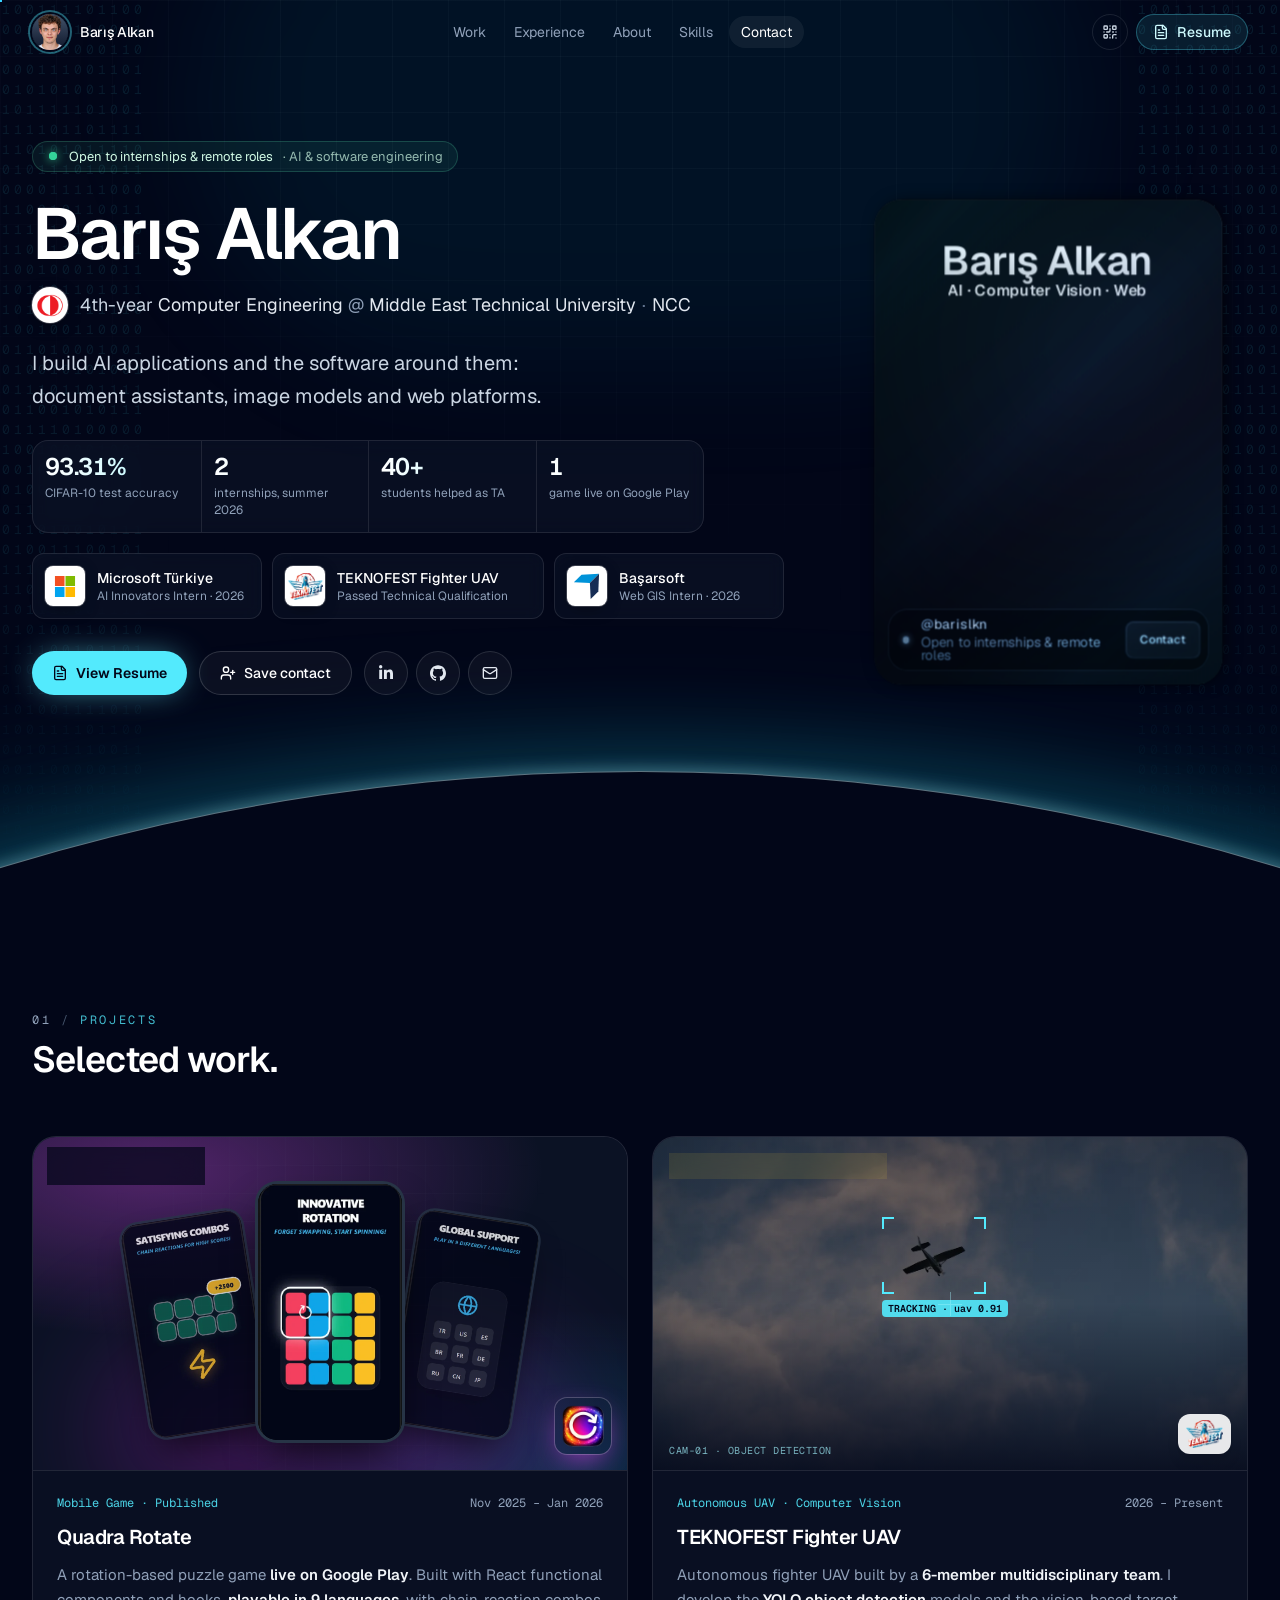
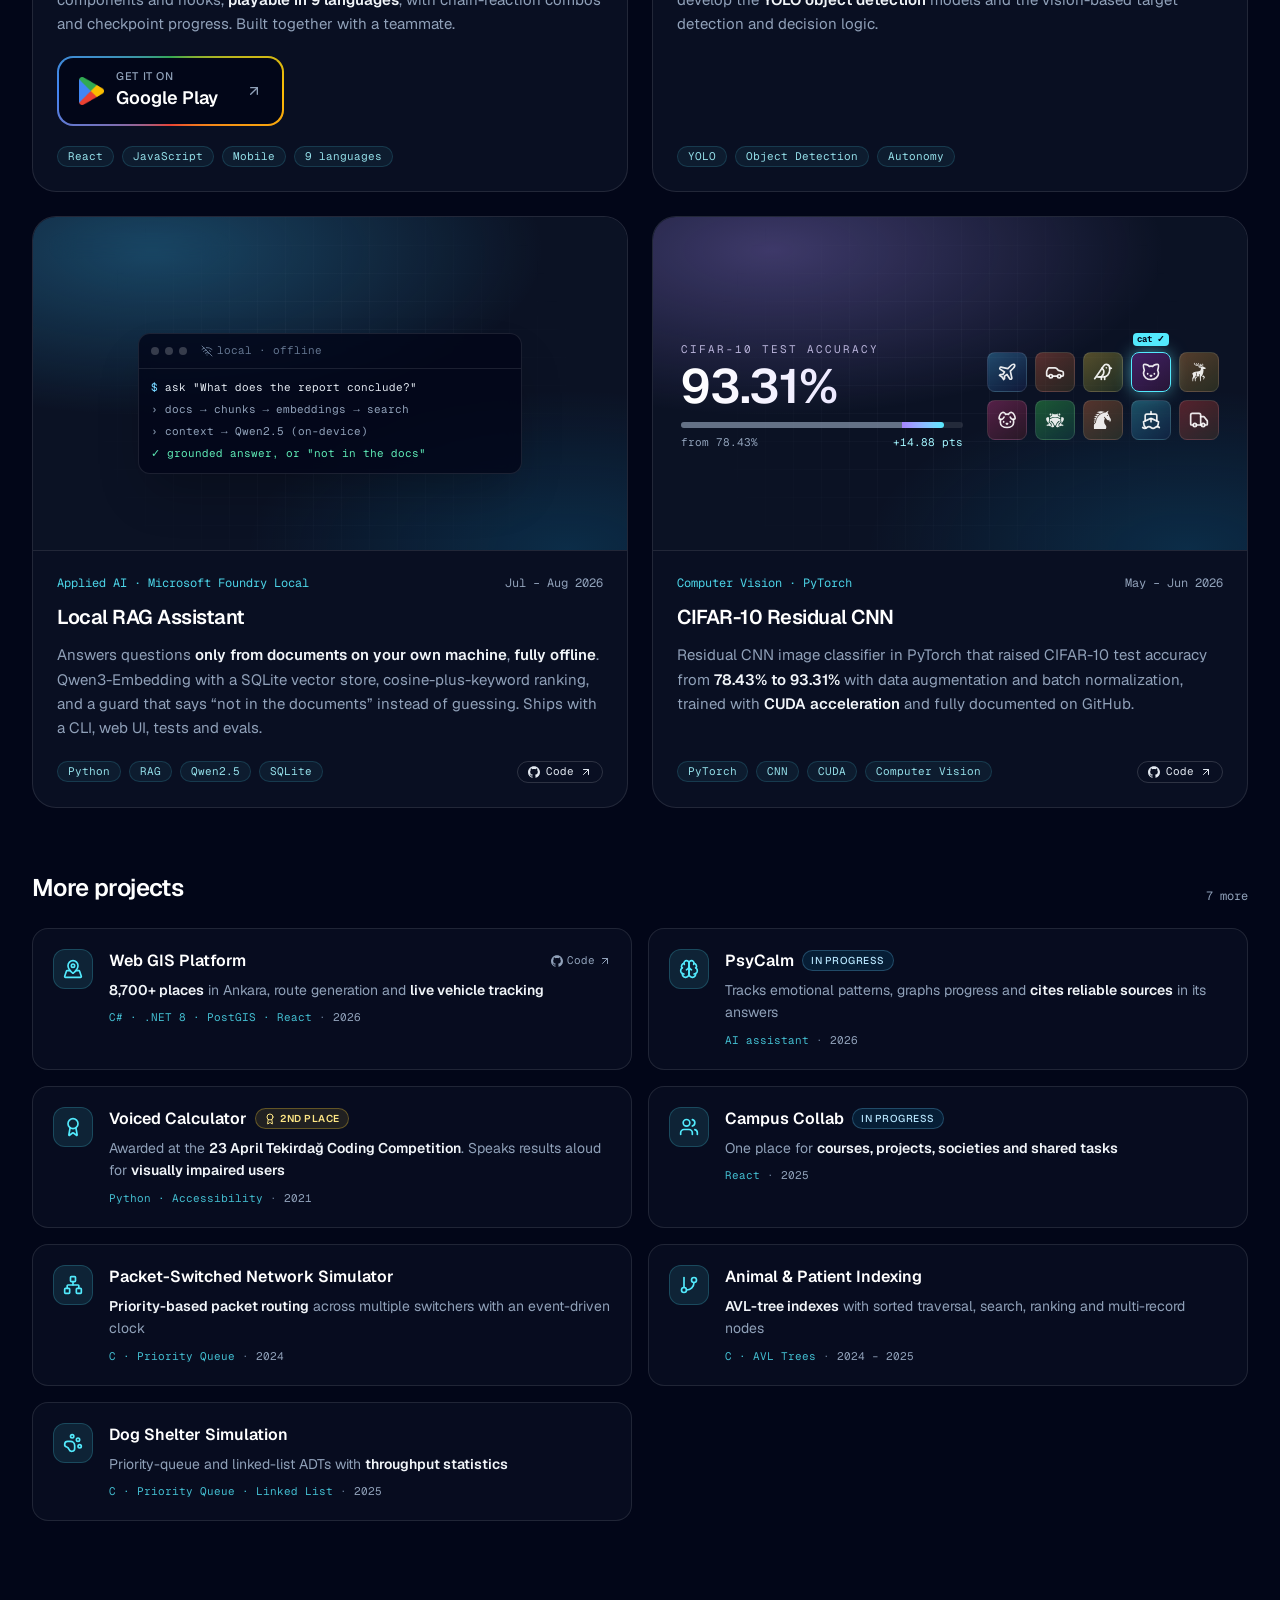
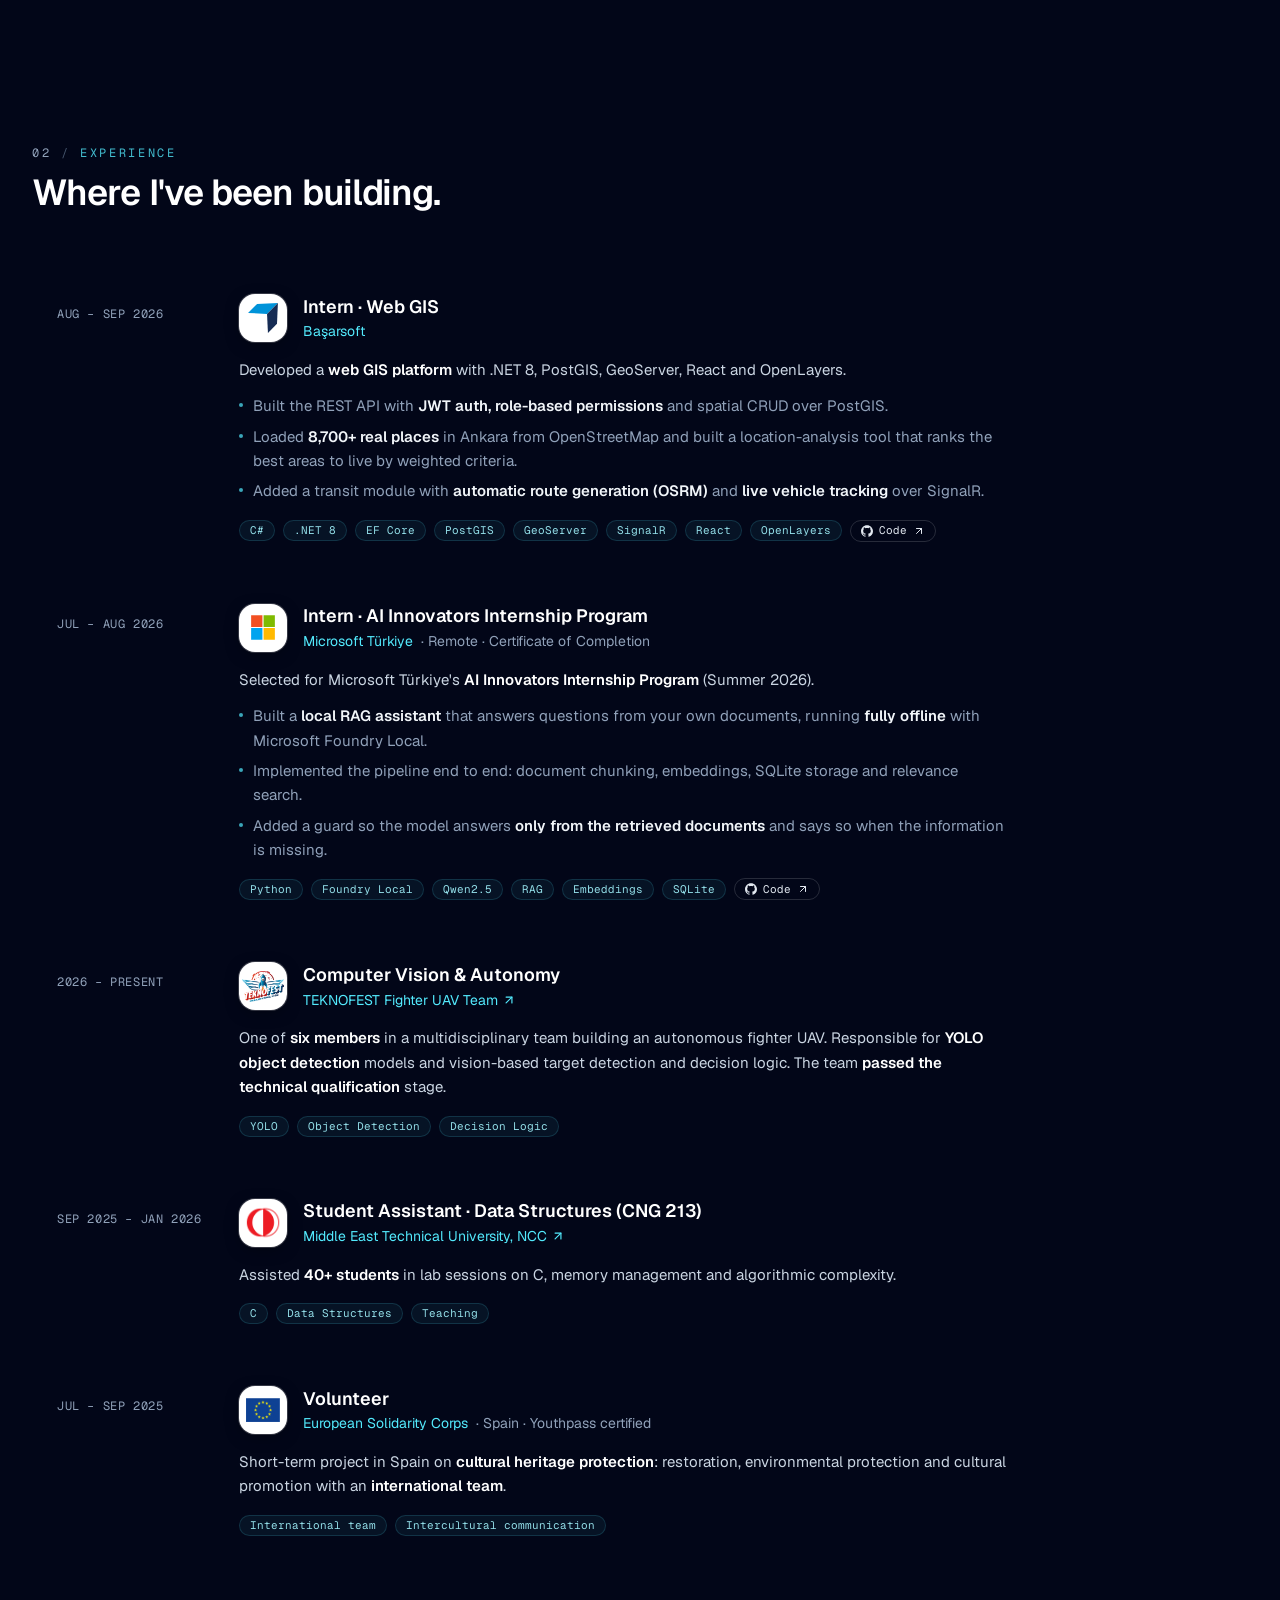
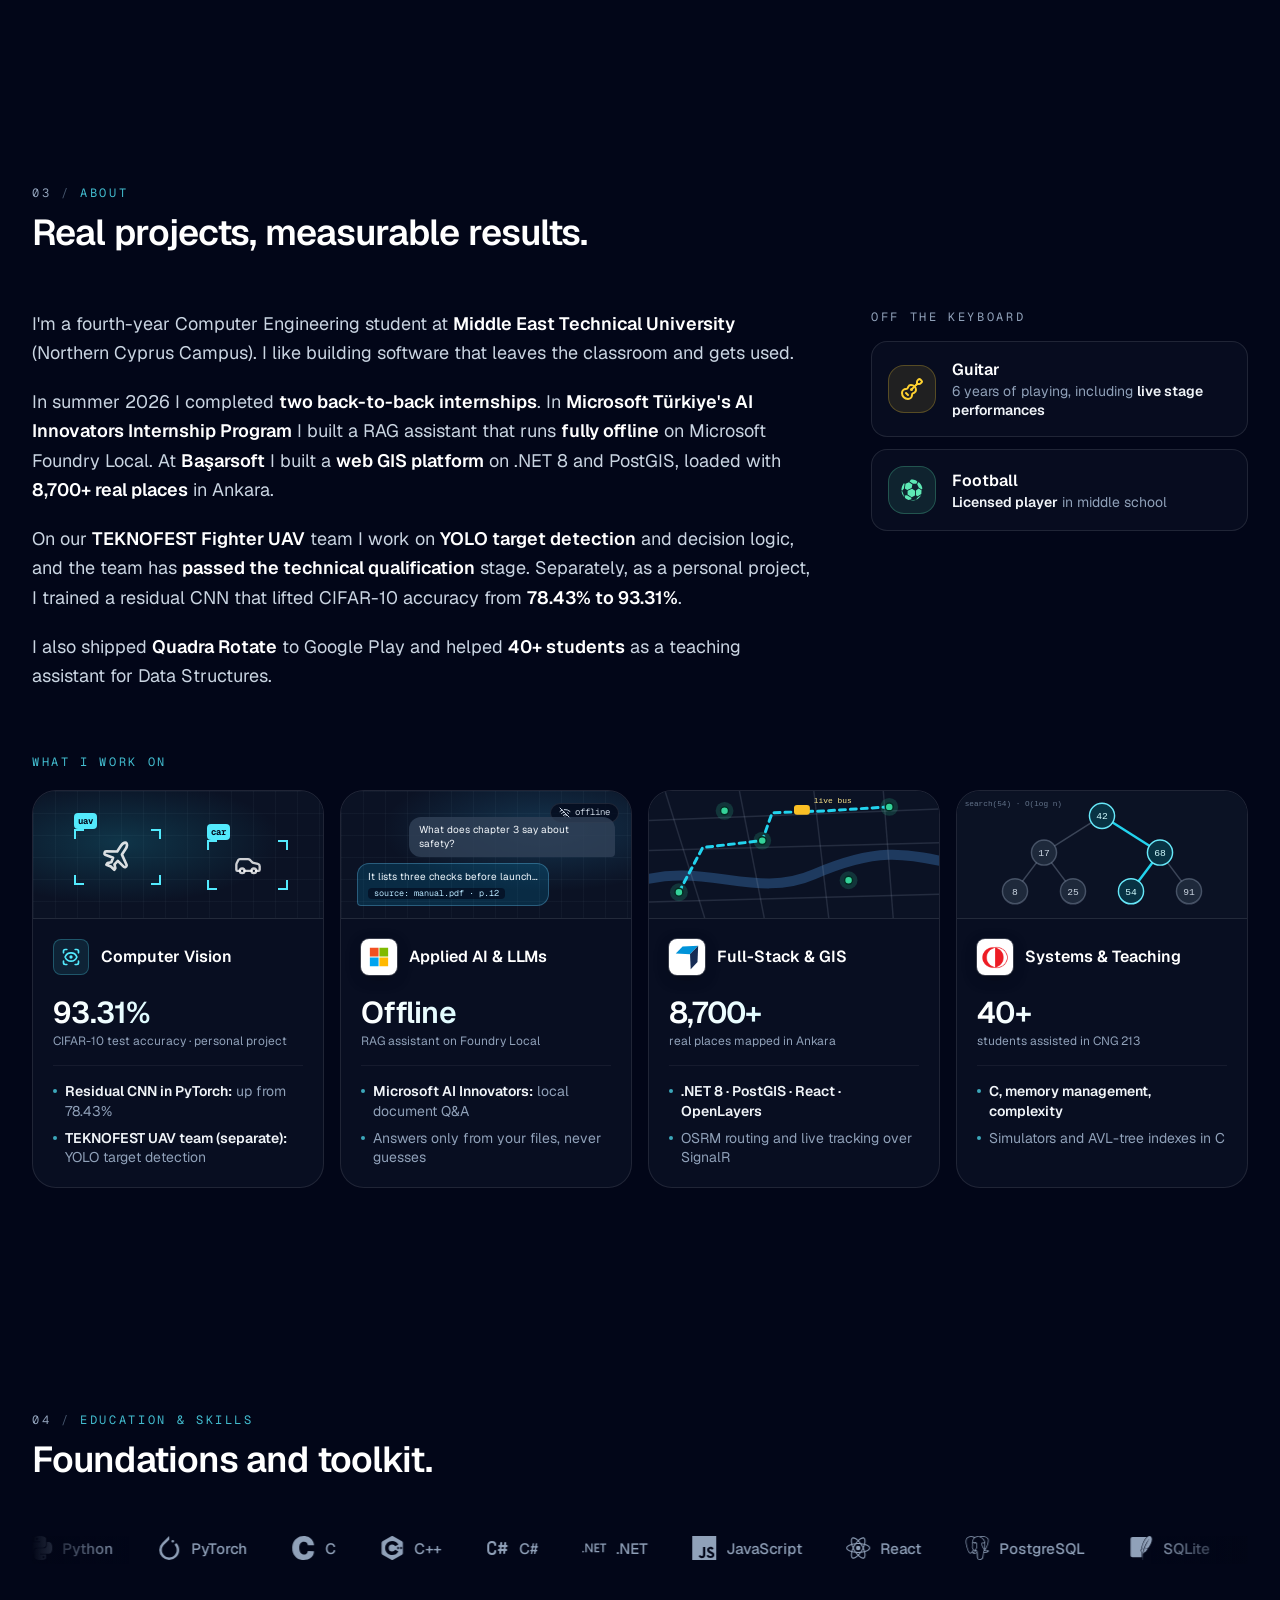
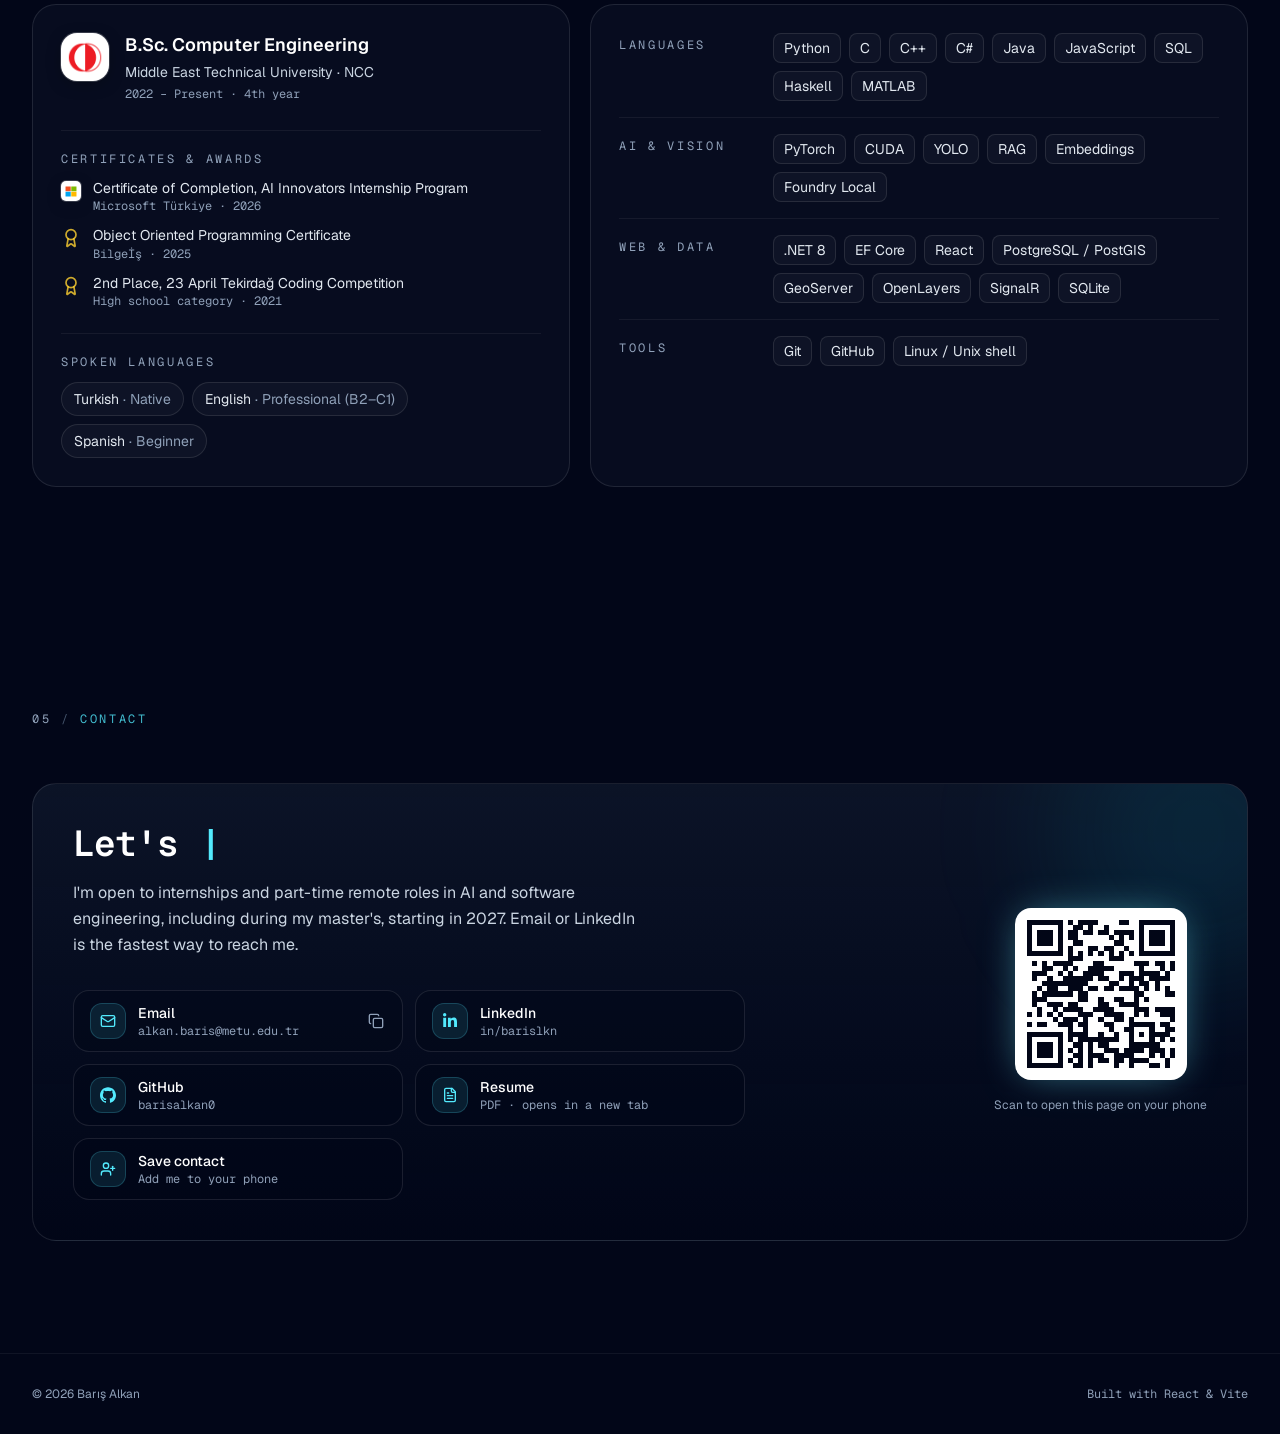
==== commit aca9cf1a: "Deploy portfolio from barisalkan0/baris-portfolio@3dd2af10e967b5dc475c58e06f1a20c98ffcfd08" ====
--- a/index.html
+++ b/index.html
@@ -6,7 +6,7 @@
     <title>Barış Alkan | Computer Engineering · AI & Computer Vision</title>
     <meta
       name="description"
-      content="Barış Alkan, Computer Engineering student at Middle East Technical University (NCC). Built an offline RAG assistant in Microsoft Türkiye's AI Innovators Program, a web GIS platform as a Başarsoft intern, and computer vision models for a TEKNOFEST fighter UAV team. Open to part-time remote roles in AI and software engineering."
+      content="Barış Alkan, Computer Engineering student at Middle East Technical University (NCC). Microsoft Türkiye AI Innovators intern and Başarsoft web GIS intern who also built computer vision models for a TEKNOFEST fighter UAV team. Open to internships and part-time remote roles in AI and software engineering."
     />
     <meta name="author" content="Barış Alkan" />
     <meta name="theme-color" content="#020617" />
@@ -20,7 +20,7 @@
     <meta property="og:title" content="Barış Alkan | AI & Computer Vision" />
     <meta
       property="og:description"
-      content="Computer Engineering @ METU NCC · Microsoft Türkiye AI Innovators Program · Başarsoft GIS Intern · TEKNOFEST Fighter UAV."
+      content="Computer Engineering @ METU NCC · Microsoft Türkiye AI Innovators Intern · Başarsoft GIS Intern · TEKNOFEST Fighter UAV."
     />
     <meta property="og:url" content="https://barisalkan0.github.io/" />
     <meta property="og:image" content="https://barisalkan0.github.io/og.png" />
@@ -29,9 +29,9 @@
     <meta name="twitter:card" content="summary_large_image" />
     <meta name="twitter:title" content="Barış Alkan | AI & Computer Vision" />
     <meta name="twitter:image" content="https://barisalkan0.github.io/og.png" />
-    <script type="module" crossorigin src="/assets/index-Dk6jhLBZ.js"></script>
+    <script type="module" crossorigin src="/assets/index-BCrbtpTU.js"></script>
     <link rel="modulepreload" crossorigin href="/assets/proxy-iU9BP2vD.js">
-    <link rel="modulepreload" crossorigin href="/assets/profile-Ckg9iaZg.js">
+    <link rel="modulepreload" crossorigin href="/assets/profile-BpuEDlN8.js">
     <link rel="stylesheet" crossorigin href="/assets/index-DhBifcwS.css">
   </head>
   <body>
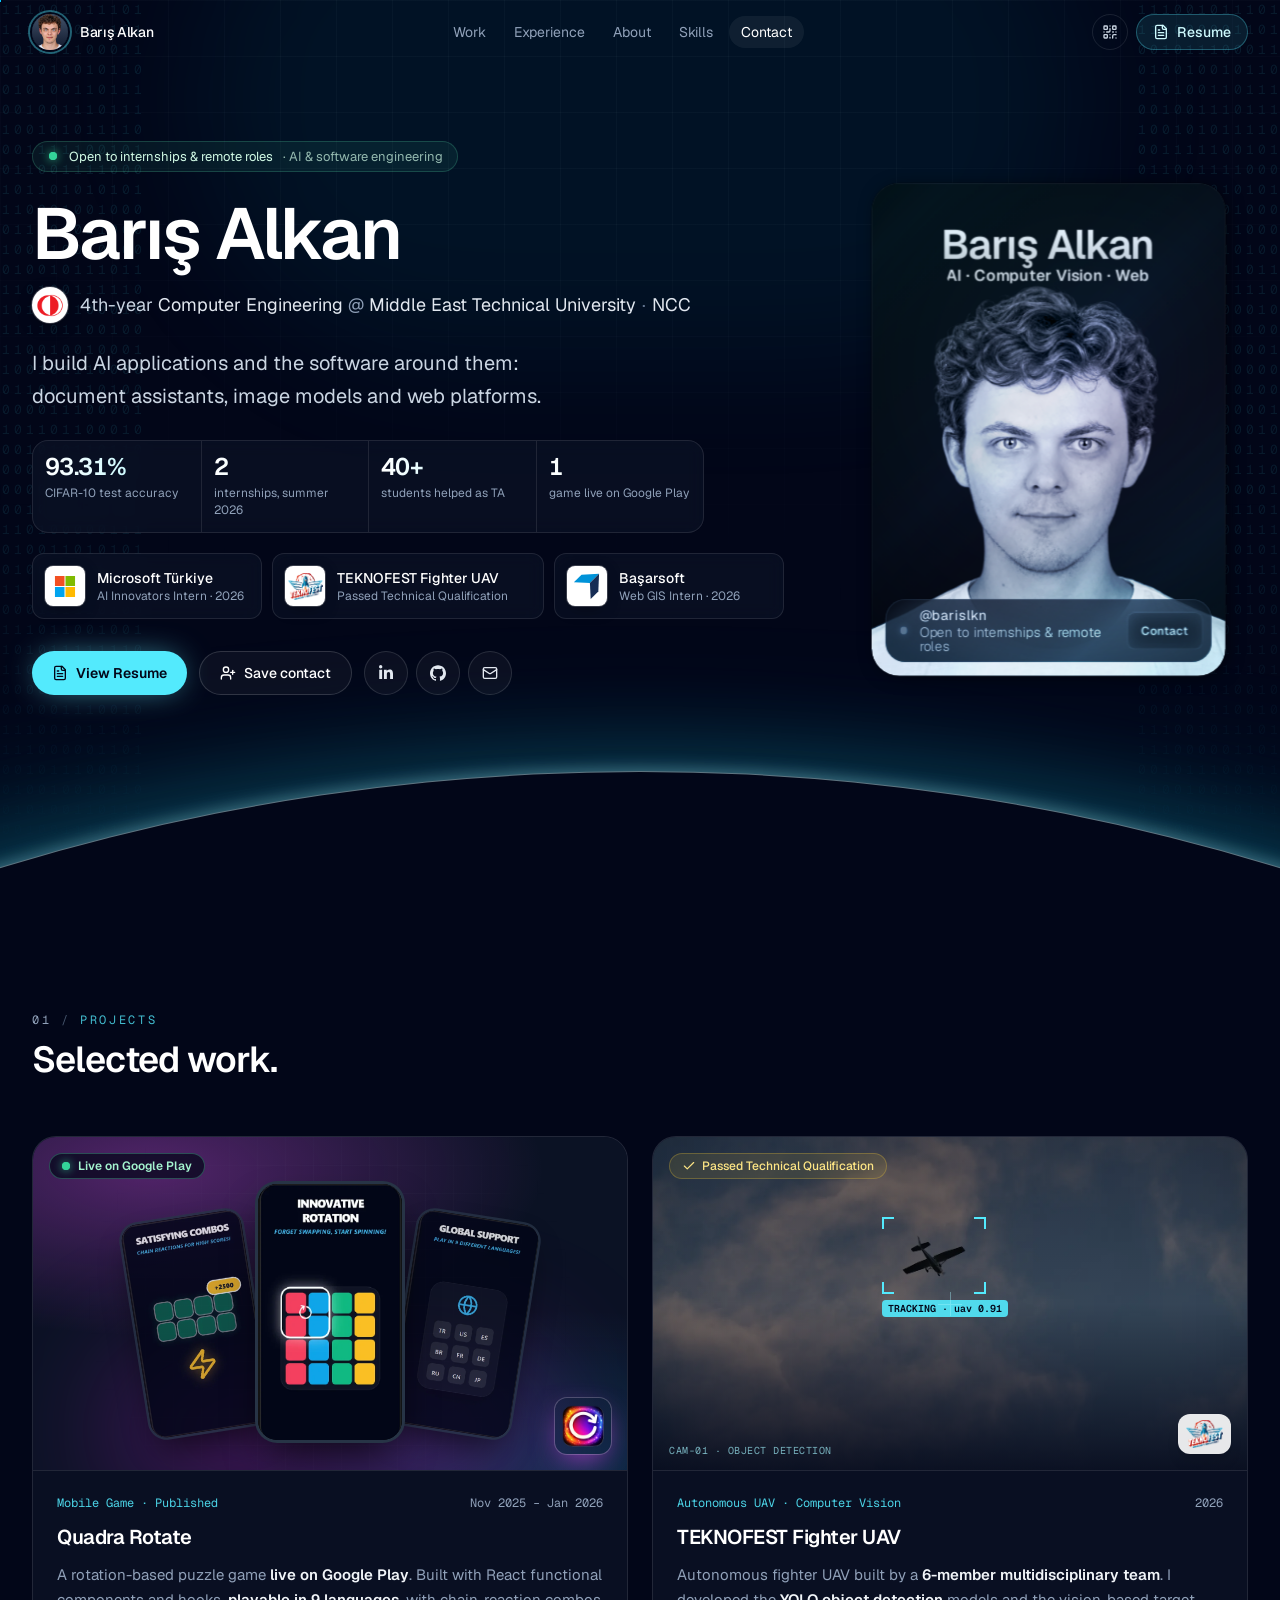
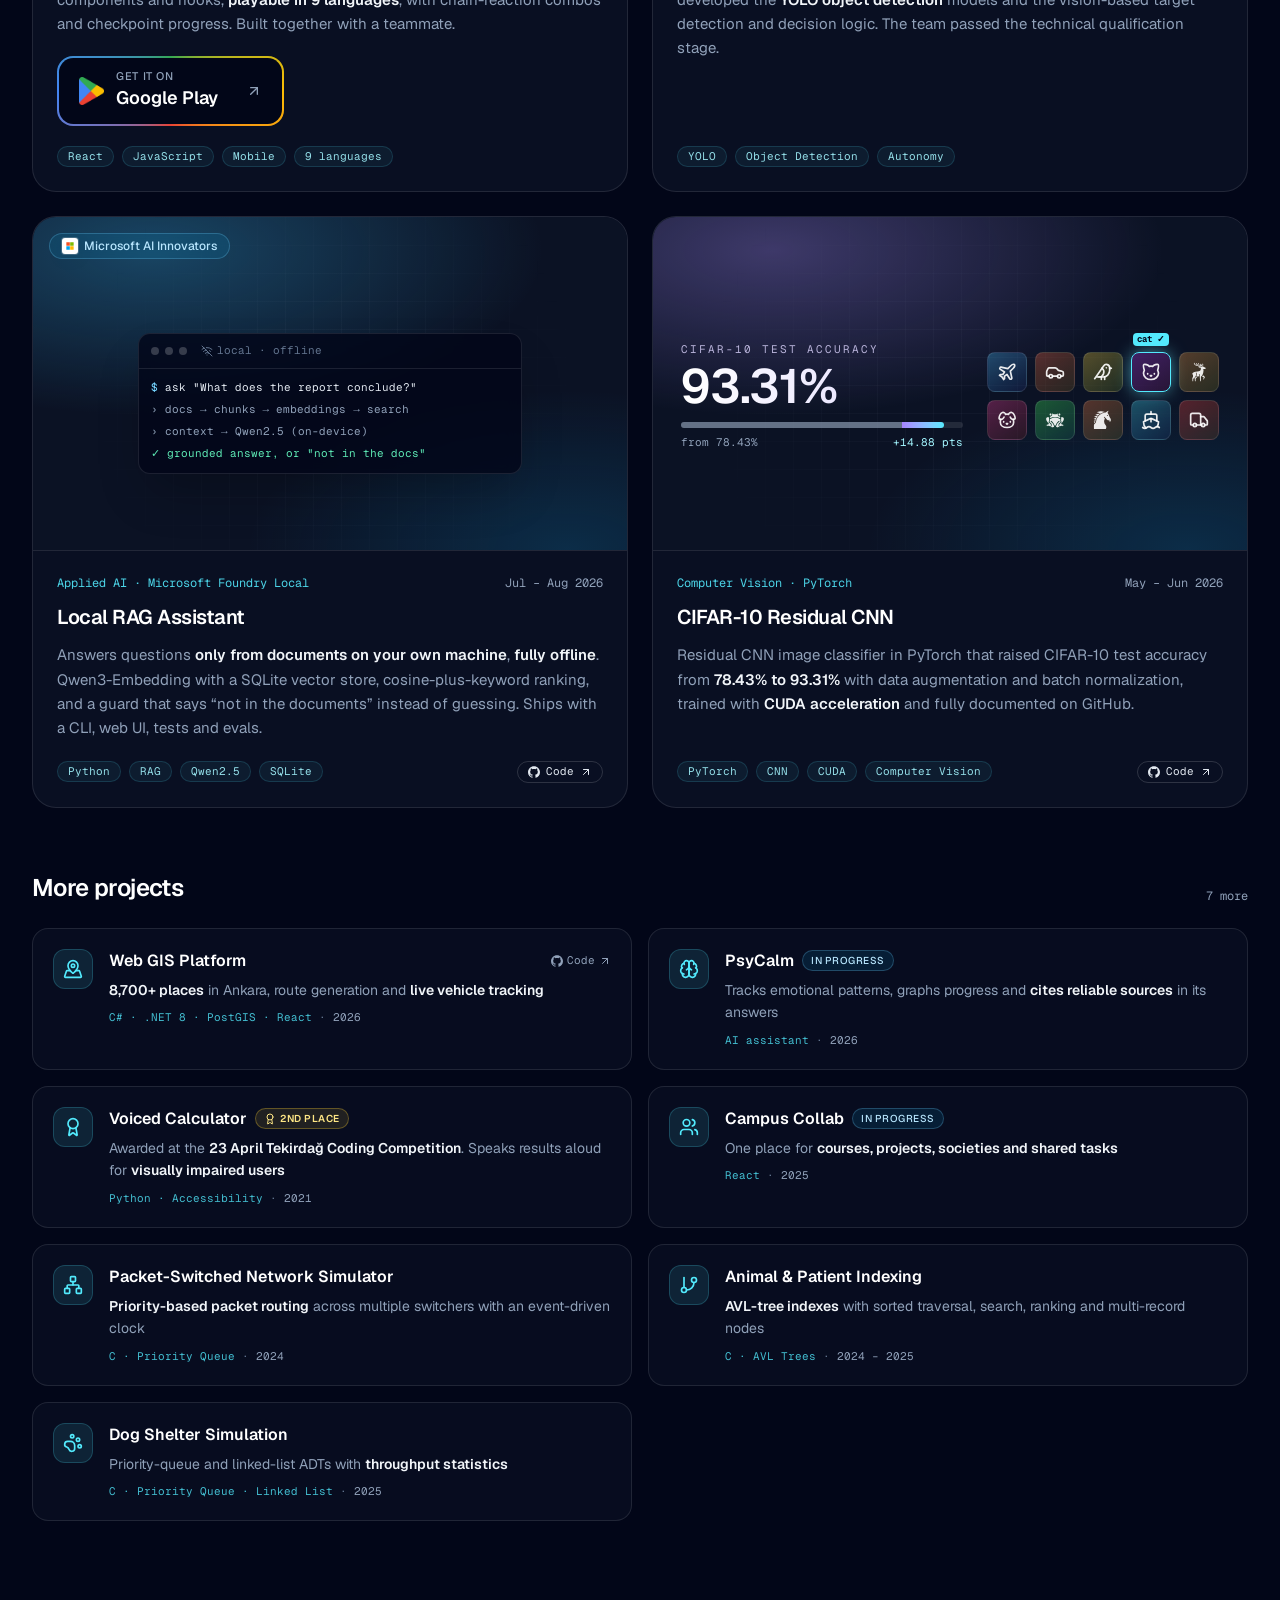
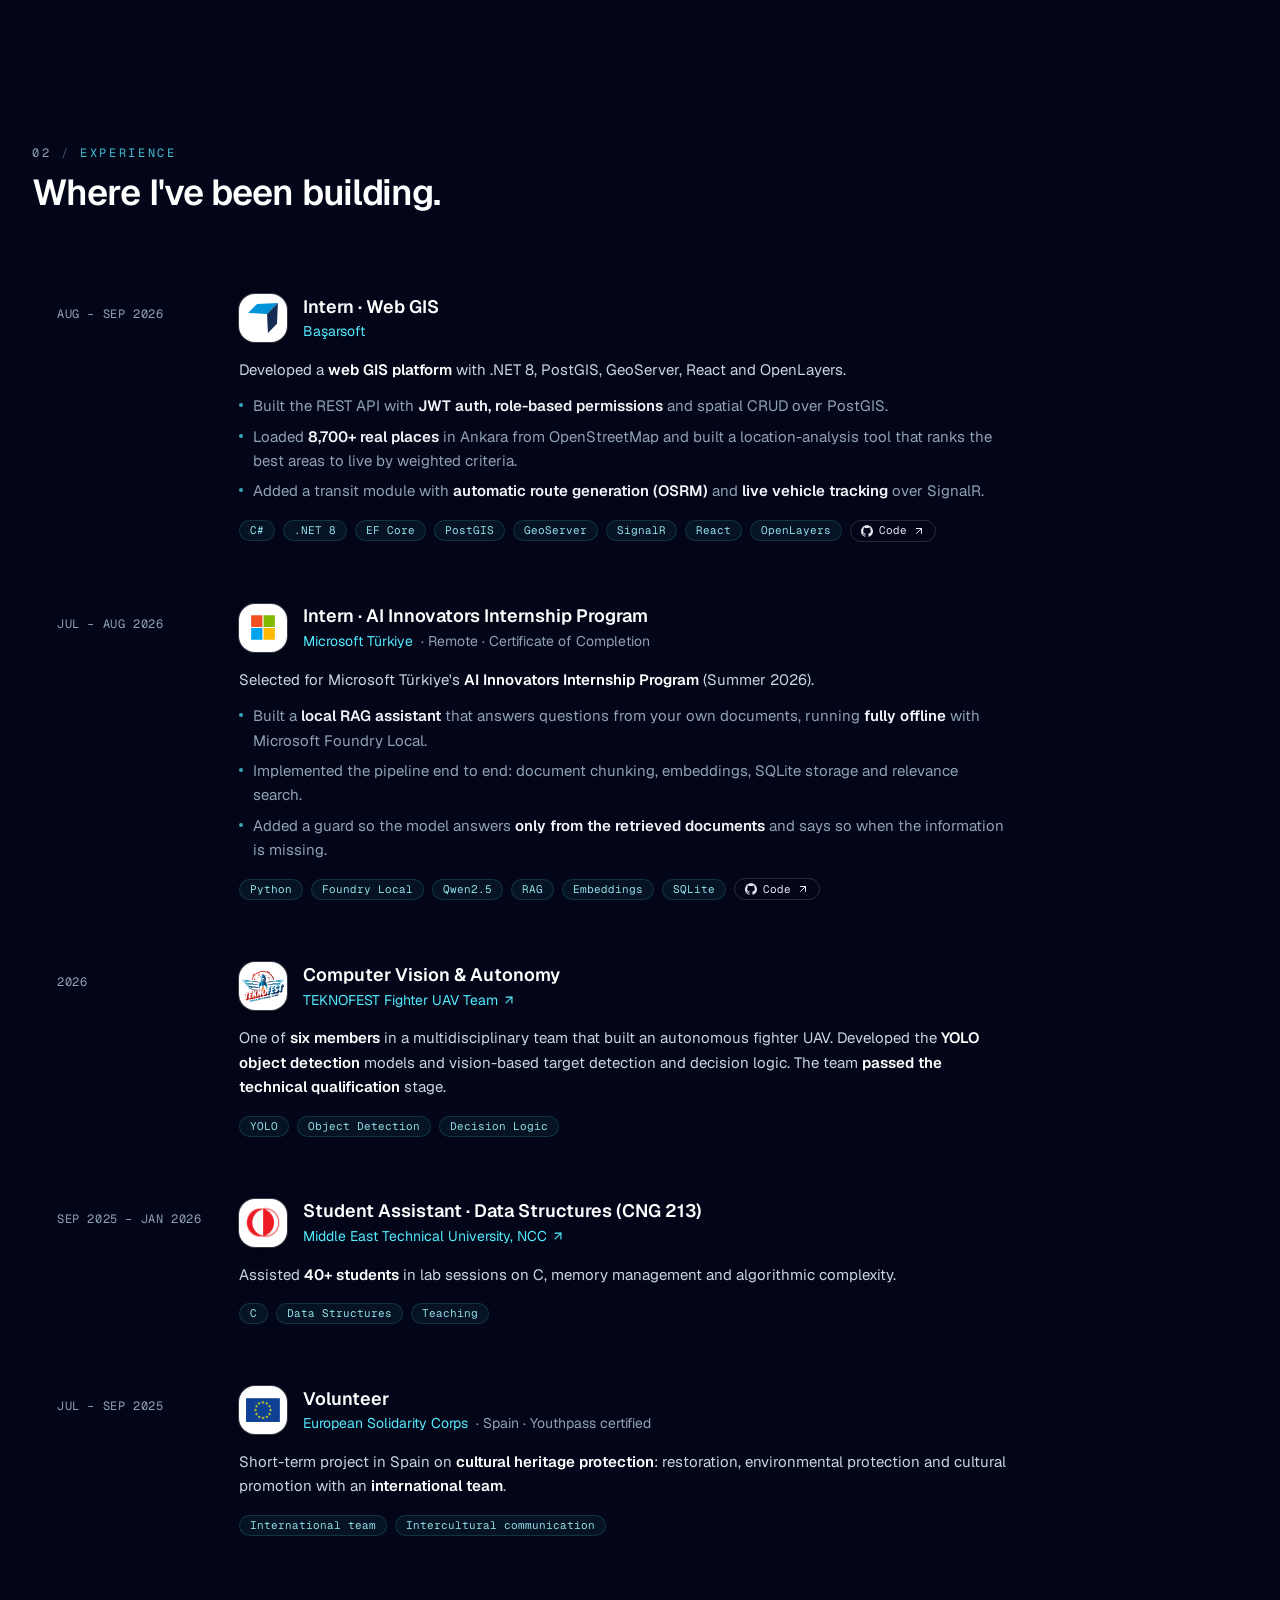
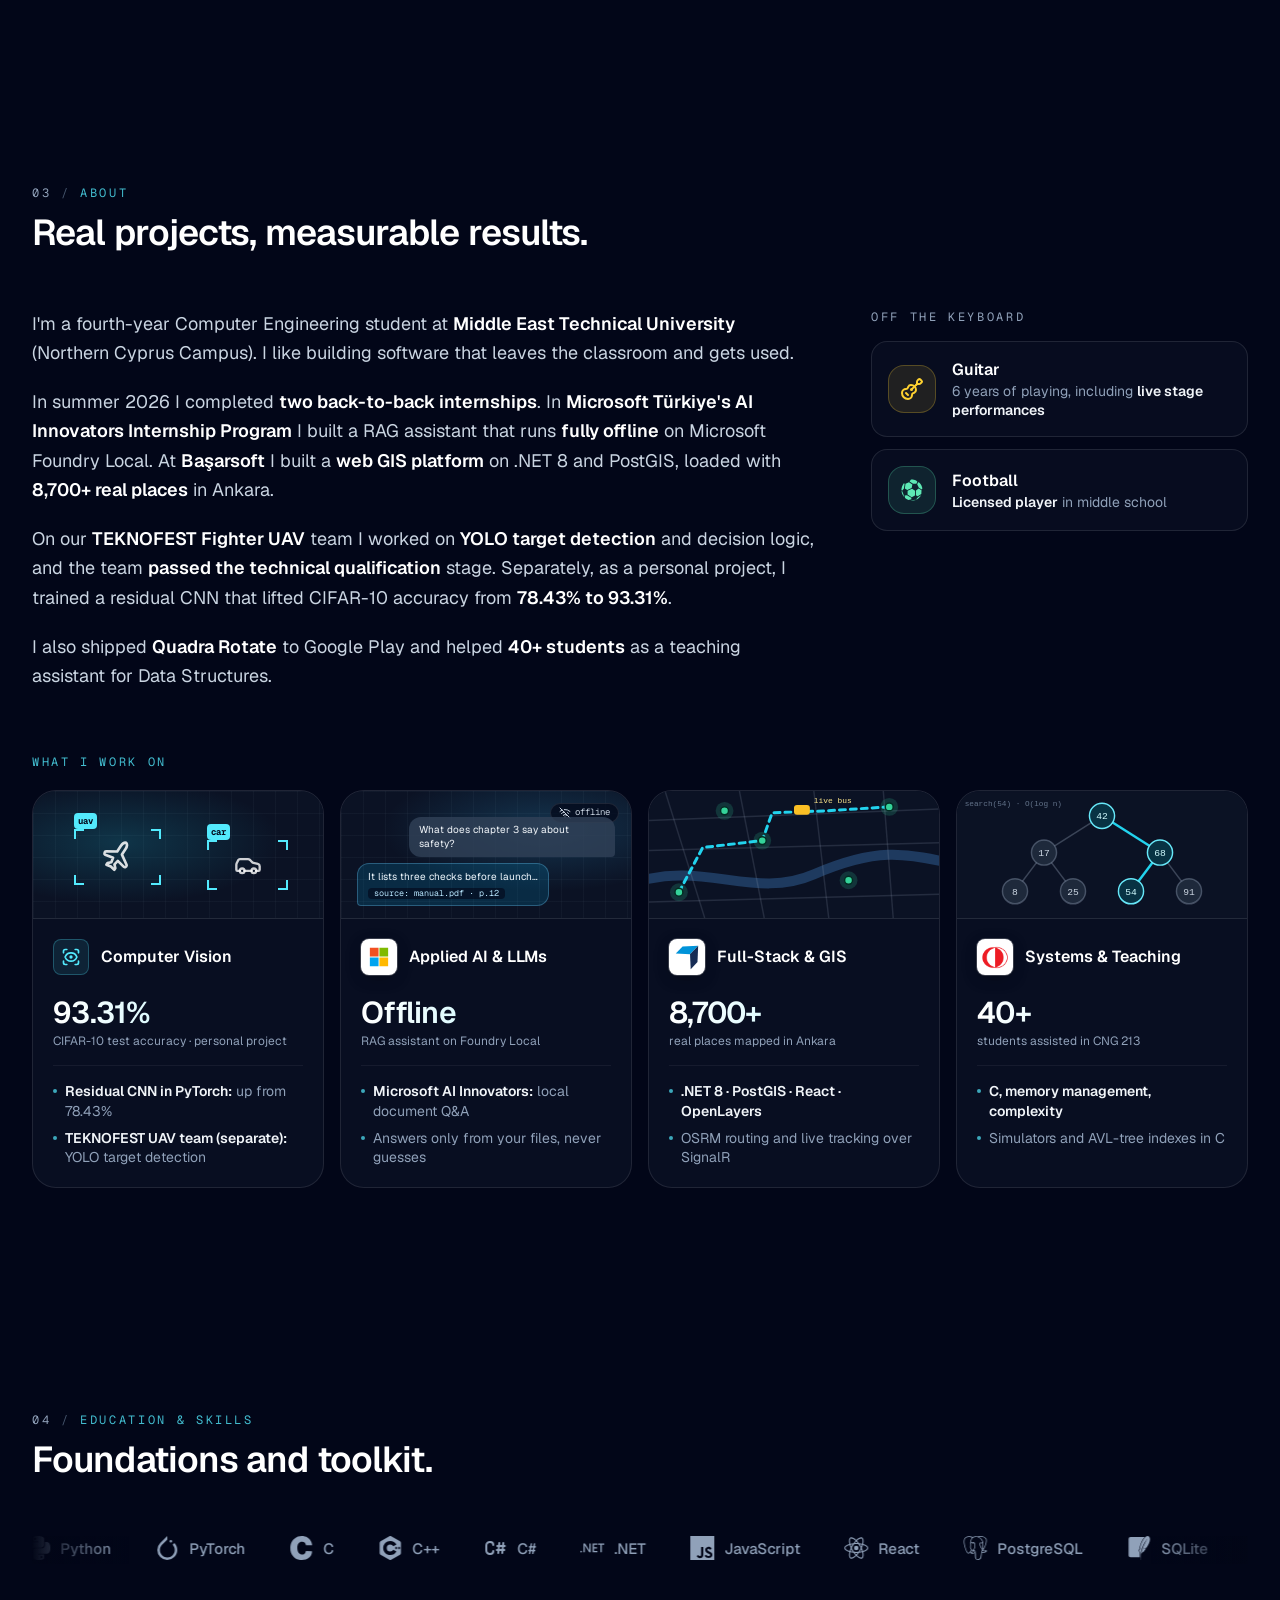
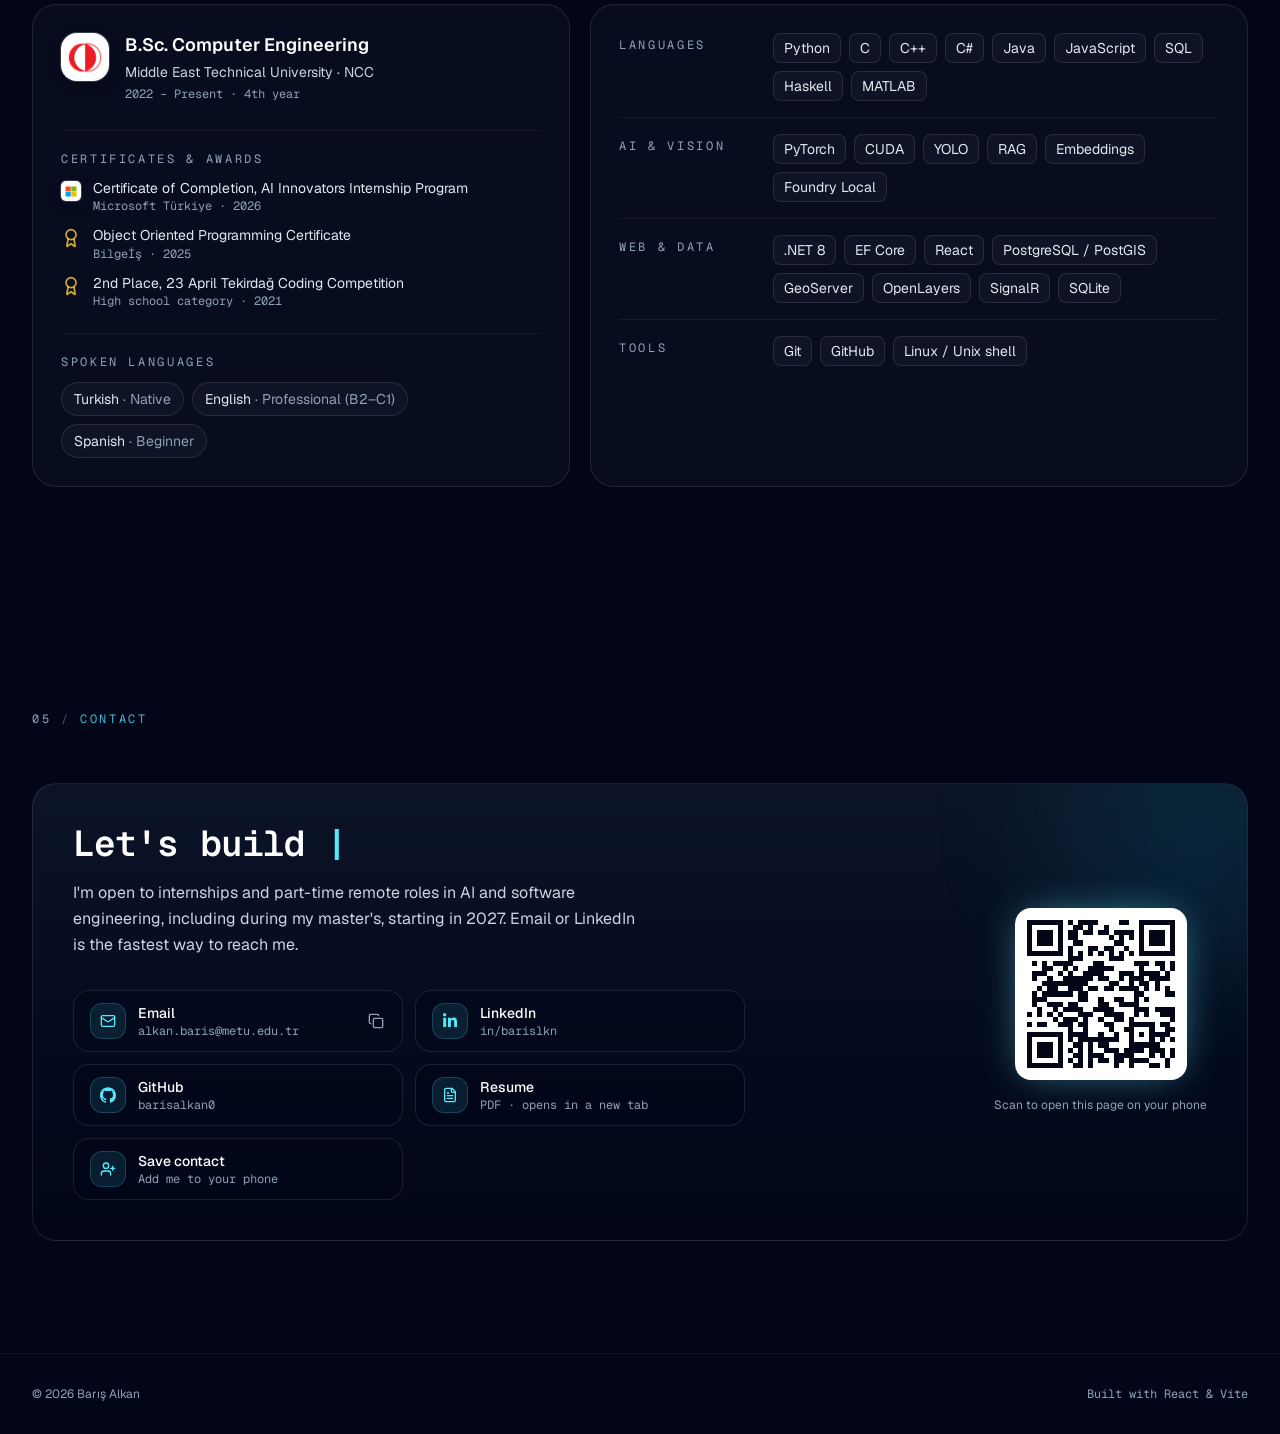
==== commit ab8d3520: "Deploy portfolio from barisalkan0/baris-portfolio@ae112f3d9db5aa955ea3e8cd20dbdabfacadcf82" ====
--- a/index.html
+++ b/index.html
@@ -29,9 +29,9 @@
     <meta name="twitter:card" content="summary_large_image" />
     <meta name="twitter:title" content="Barış Alkan | AI & Computer Vision" />
     <meta name="twitter:image" content="https://barisalkan0.github.io/og.png" />
-    <script type="module" crossorigin src="/assets/index-BCrbtpTU.js"></script>
+    <script type="module" crossorigin src="/assets/index-C5AmbyV0.js"></script>
     <link rel="modulepreload" crossorigin href="/assets/proxy-iU9BP2vD.js">
-    <link rel="modulepreload" crossorigin href="/assets/profile-BpuEDlN8.js">
+    <link rel="modulepreload" crossorigin href="/assets/profile-wy-xTYNL.js">
     <link rel="stylesheet" crossorigin href="/assets/index-DhBifcwS.css">
   </head>
   <body>
